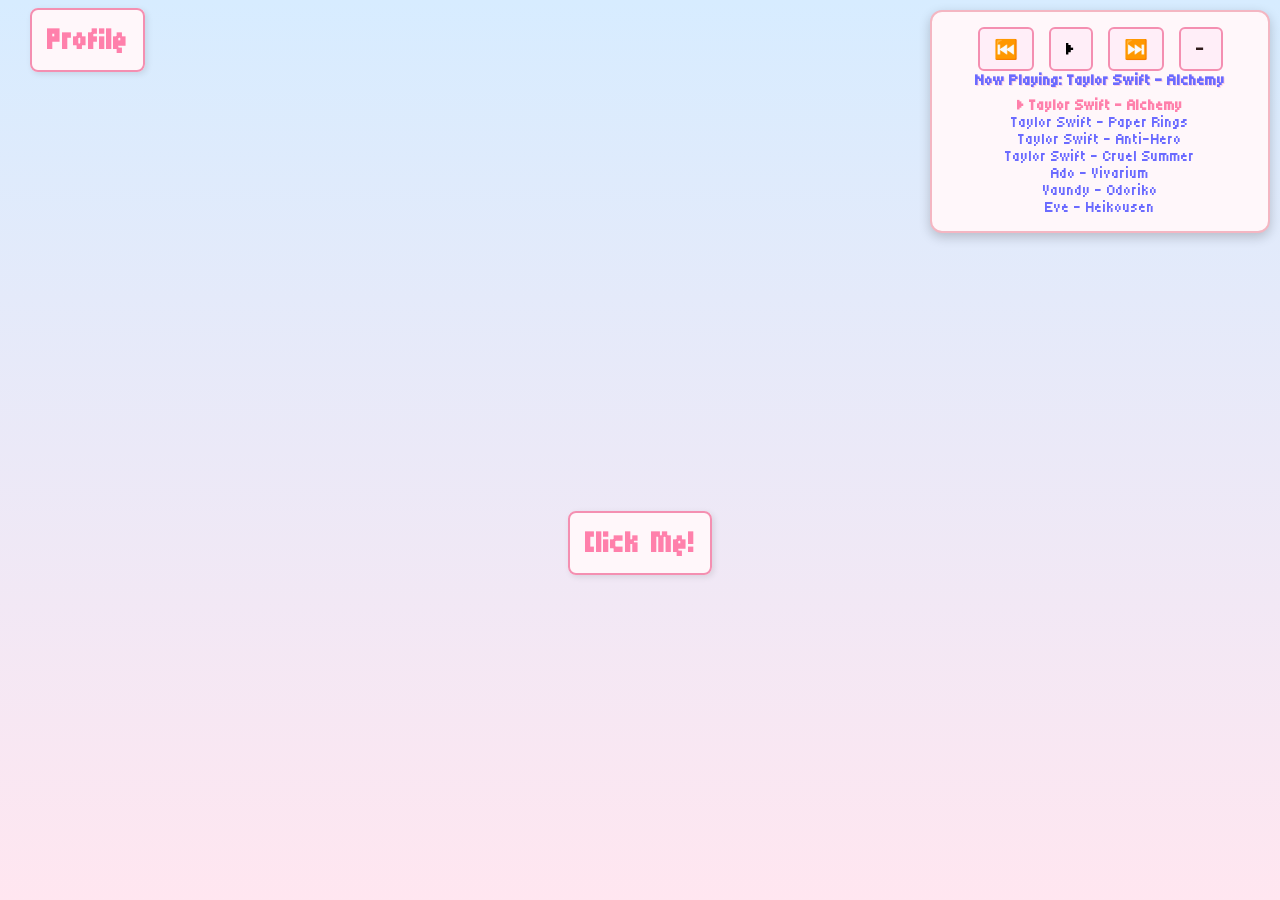
==== index.html @ cf8b7b7d "I am SOOOOOO done" ====
<!DOCTYPE html>
<html lang="en">
  <head>
    <meta charset="UTF-8" />
    <meta name="viewport" content="width=device-width, initial-scale=1.0" />
    <title>Welcome Page</title>
    <meta name="description" content="Welcome Traveller, ease your mind and check in to the Inn." />
    <link rel="stylesheet" href="css/styling.css" />
    <link rel="stylesheet" href="css/music_player.css" />
    <link rel="preconnect" href="https://fonts.googleapis.com" />
    <link rel="preconnect" href="https://fonts.gstatic.com" crossorigin />
    <link
      href="https://fonts.googleapis.com/css2?family=Micro+5&family=Tiny5&display=swap"
      rel="stylesheet"
    />
  </head>
  <body>
    <!-- Music Player Widget -->
    

    <!-- Navigation Links -->
    <div class="nav-links" style="margin-bottom: 50px; position: absolute; left: 30px; top: 20px; z-index: 2000;">
      <a href="profile.html" class="nav-link">Profile</a>
    </div>
    <div id="music-player-container">
      <div id="music-player">
        
        <audio id="audio"></audio>
        <!-- Controls -->
        <div id="player-controls">
          <button id="prev">⏮️</button>
          <button id="play-pause">▶️</button>
          <button id="next">⏭️</button>
          <button id="minimize-btn" title="Minimize Player">–</button>
        </div>
        <span id="track-title">Loading...</span>
        <div id="music-queue" style="display:none;"></div>
      </div>
    </div>

    <div class="links" style="margin-top: 125px;">
      <a href="#" class="nav-link" id="toggle-poems">Click Me!</a>
    </div>
    <div class="container" id="poem-list" style="display: none;"></div>

    <script src="scripts/scripts.js" defer></script>
    <script src="scripts/music_player.js" defer></script>
  </body>
</html>
---- css/styling.css ----
@import url('https://fonts.googleapis.com/css2?family=Micro+5&family=Tiny5&display=swap');

* {
  margin: 0;
  padding: 0;
  box-sizing: border-box;
}

body {
  background: linear-gradient(180deg, #d7ecff 0%, #ffe6f0 100%);
  background-size: cover;
  background-repeat: no-repeat;
  font-family: 'Tiny5', sans-serif;
  min-height: 100vh;        /* Changed from 110vh — no more overflow on mobile */
  display: flex;
  flex-direction: column;
  justify-content: center;
  align-items: center;
  color: #5a4b42;
  animation: fadeIn 1s ease-in-out;
  text-align: center;
  padding-top: 80px;        /* Space so content doesn't hide under the fixed nav/player */
  padding-bottom: 20px;
}

/* Title with soft pastel border like a notebook tab */
.font {
  font-family: "Tiny5", sans-serif;
  font-size: 4em;
  color: #6b6bff;
  text-shadow: 0 0 8px #ffd5e5;
  margin-bottom: 20px;
  padding: 15px 25px;
  border: 2px solid #f4b6c2;
  background-color: rgba(255, 255, 255, 0.8);
  border-radius: 12px;
  max-width: 90%;
  box-shadow: 0 4px 8px rgba(0, 0, 0, 0.1);
}

/* Navigation links look like sticky tabs */
.navigation {
  display: flex;
  flex-direction: column;
  align-items: center;
  gap: 25px;
  animation: fadeIn 1s ease-in-out;
}

.nav-link {
  font-family: "Micro 5", sans-serif;
  font-size: 2.5em;
  text-decoration: none;
  color: #ff80ab;
  font-weight: bold;
  padding: 10px 15px;
  background: #fff7fa;
  border-radius: 8px;
  border: 2px solid #f48fb1;
  box-shadow: 2px 2px 6px rgba(0, 0, 0, 0.1);
  transition: transform 0.3s ease, background 0.3s ease;
}

.nav-link:hover {
  background: #ffeef8;
  color: #6b6bff;
  transform: scale(1.05);
}

/* Notebook-style containers with subtle lined paper effect */
.container, #poem-list {
  position: relative;
  background-color: #fffdfd;
  border: 2px solid #a0d2eb;
  border-radius: 12px;
  padding: 30px 20px;
  max-width: 420px;
  min-width: 300px;
  margin-top: 30px;
  box-shadow: 0 6px 10px rgba(0, 0, 0, 0.1);
  background-image: repeating-linear-gradient(
    to bottom,
    #fffdfd,
    #fffdfd 28px,
    #d4e5f5 30px
  );
  animation: fadeIn 1s ease-in-out;
  display: none; /* Start hidden for toggling */
  transition: all 0.5s cubic-bezier(0.4, 0.2, 0.2, 1);
}

/* Tape effect (soft, washi tape style) on left and right sides */
#poem-list::before, #poem-list::after {
  content: "";
  position: absolute;
  top: 50%;
  transform: translateY(-50%);
  width: 28px;
  height: 120px;
  background: rgba(255, 229, 229, 0.8);
  border: 1.5px dashed rgba(255, 182, 193, 0.6);
  box-shadow: 0 3px 6px rgba(0, 0, 0, 0.08);
  border-radius: 6px;
  z-index: 1;
}
#poem-list::before {
  left: -22px;
  transform: translateY(-50%) rotate(-6deg);
}
#poem-list::after {
  right: -22px;
  transform: translateY(-50%) rotate(6deg);
}

/* Links inside poem list like lined note entries */
#poem-list a {
  display: block;
  margin: 10px 0;
  padding: 8px 12px;
  color: #6b6bff;
  font-size: 1.2em;
  background-color: #fffdfd00;
  border-radius: 6px;
  text-decoration: none;
  transition: background-color 0.3s ease, transform 0.2s ease;
}

#poem-list a:hover {
  background-color: rgba(200, 230, 255, 0.9);
  transform: translateX(6px);
  color: #ff80ab;
}

/* Footer in soft tones */
footer {
  position: absolute;
  bottom: 0;
  width: 100%;
  background-color: #ffeef8;
  color: #f48fb1;
  font-family: "Tiny5", sans-serif;
  text-align: right;
  padding: 10px;
  font-size: 1.1em;
  box-shadow: 0 -2px 4px rgba(0,0,0,0.05);
}

/* Animations */
@keyframes fadeIn {
  from { opacity: 0; }
  to { opacity: 1; }
}

@media (max-width: 768px) {
  body {
    font-size: 1.1em;
    padding-top: 100px;
    padding-left: 18px;
    padding-right: 18px;
  }

  .font {
    font-size: 3em;
    padding: 14px 18px;
    max-width: 90vw;
  }

  .nav-link {
    font-size: 2em;
    padding: 12px 16px;
  }

  .container, #poem-list {
    min-width: unset;
    width: 92vw;
    max-width: 500px;
    padding: 24px 18px;
    margin-top: 20px;
  }
}

/* Extra small phones */
@media (max-width: 480px) {
  body {
    font-size: 1.05em;
    padding-top: 100px;
    padding-left: 14px;
    padding-right: 14px;
  }

  .nav-links {
    top: 14px !important;
    left: 14px !important;
  }

  .nav-link {
    font-size: 1.8em;
    padding: 10px 14px;
  }

  .font {
    font-size: 2.5em;
    padding: 12px 14px;
  }

  .container, #poem-list {
    width: 95vw;
    padding: 18px 14px;
  }

  /* Poem list links more tappable on tiny screens */
  #poem-list a {
    font-size: 1.2em;
    padding: 12px 14px;
    margin: 8px 0;
  }
}
---- css/music_player.css ----
#music-player-container {
  display: flex;
  position: absolute;
  top: 10px;
  right: 10px;
  justify-content: flex-end;
  align-items: center;
  margin-left: auto;
  margin-right: auto;
  width: 100vw;
  z-index: 1000;
}

#music-player {
  background: #fff7fa;
  border: 2px solid #f4b6c2;
  border-radius: 12px;
  padding: 15px 20px;
  max-width: 340px;
  width: 100%;
  text-align: center;
  font-family: 'Tiny5', sans-serif;
  box-shadow: 0 4px 12px rgba(0,0,0,0.2);
  position: relative;
  transition: all 0.25s cubic-bezier(0.4, 0.2, 0.2, 1);
  min-width: 0;
}


/* Minimize Button */
#minimize-btn {
  background: #ff3b3b;
  border: 2px solid #f48fb1;
  color: rgb(47, 27, 27);
  font-size: 1.1rem;
  border-radius: 6px;
  cursor: pointer;
  padding: 12px 16px;
  transition: background 0.2s;
  touch-action: manipulation;
  margin: 0 6px;
  min-width: 44px;
}

#minimize-btn:hover {
  background: #cc2e2e;
}

#minimize-btn i {
  font-size: 1.1rem;
  line-height: 1;
}

#music-logo {
  display: flex;
  justify-content: center;
  margin: 10px 0;
}

#music-logo img {
  width: 50px;
  height: 50px;
  max-width: 100%;
  height: auto;
}

/* Audio Player Styling */
#audio {
  width: 100%;
  margin-bottom: 10px;
}

/* Controls Container */
#player-controls {
  display: flex;
  flex-direction: row;
  justify-content: center;
  align-items: center;
  flex-wrap: wrap;
  gap: 5px;
}

/* Controls */
#player-controls button {
  margin: 0 5px;
  padding: 8px 14px;
  font-family: 'Tiny5', sans-serif;
  font-size: 1.2rem;
  background: #ffeef8;
  border: 2px solid #f48fb1;
  border-radius: 6px;
  cursor: pointer;
  transition: background 0.2s;
  touch-action: manipulation;
  display: flex;
  align-items: center;
  justify-content: center;
  min-width: 44px;
  height: 44px;
}

#player-controls button .material-icons {
  font-size: 1.5rem;
  color: #6b6bff;
}

#player-controls button:hover {
  background: #f4b6c2;
}

#player-controls button:hover .material-icons {
  color: white;
}

/* Track title */
#track-title {
  margin-top: 8px;
  color: #6b6bff;
  font-weight: bold;
  text-shadow: 1px 1px #ffd5e5;
}

/* Collapsed player */
#music-player.collapsed {
  max-height: 80px;
  overflow: hidden;
  padding: 10px;
  min-width: 0;
}

/* Responsive styles for mobile */
@media (max-width: 600px) {
  #music-player-container {
    position: absolute;
    top: 10px;
    right: 8px;
    left: auto;
    width: auto;
    max-width: 90vw;
    min-width: 0;
    z-index: 1000;
  }
  #music-player {
    max-width: 95vw;
    width: 100%;
    padding: 16px 14px;
    font-size: 1rem;
    min-width: 0;
  }
  #music-logo img {
    width: 60px;
    height: 60px;
  }
  #player-controls button {
    font-size: 1.1rem;
    padding: 12px 16px;
    margin: 0 6px;
    min-width: 44px;
    height: 44px;
    display: flex;
    align-items: center;
    justify-content: center;
  }
  
  #player-controls button .material-icons {
    font-size: 1.5rem;
    color: #6b6bff;
  }
  #track-title {
    font-size: 1rem;
    margin-top: 10px;
    word-break: break-word;
  }
  #audio {
    width: 100%;
    min-width: 0;
    height: 40px;
  }
}

/* Very small phones — bigger but still functional */
@media (max-width: 480px) {
  #music-player-container {
    width: auto;
    max-width: 88vw;
    top: 8px;
    right: 6px;
  }
  #music-player {
    padding: 14px 12px;
    font-size: 0.95rem;
  }
  #music-logo img {
    width: 50px;
    height: 50px;
  }
  #player-controls button {
    font-size: 1rem;
    padding: 10px 14px;
    margin: 0 4px;
    min-width: 44px;
    height: 44px;
    display: flex;
    align-items: center;
    justify-content: center;
  }
  
  #player-controls button .material-icons {
    font-size: 1.3rem;
    color: #6b6bff;
  }
  #track-title {
    font-size: 0.95rem;
  }
}
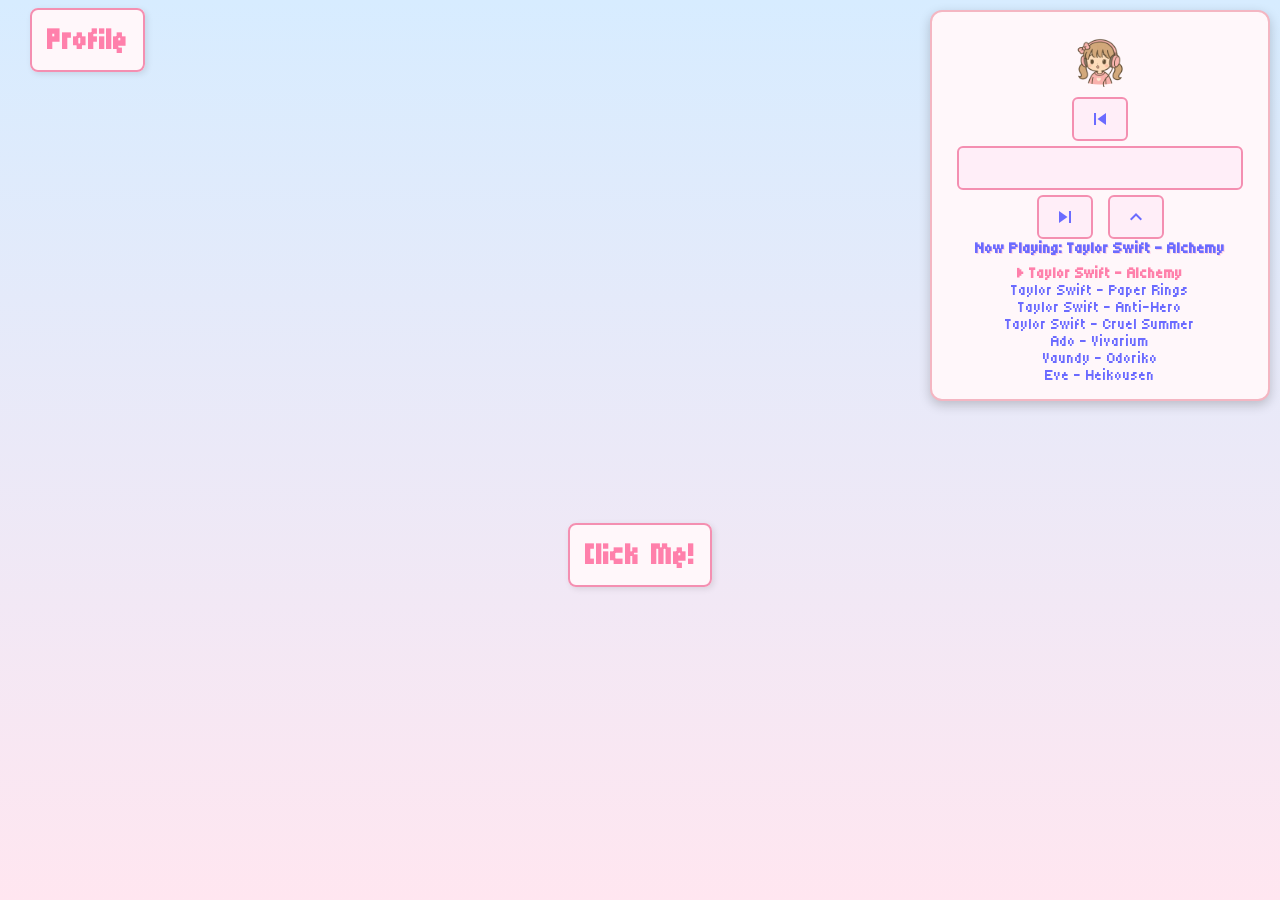
==== commit b70b2f3b: "used modals" ====
--- a/index.html
+++ b/index.html
@@ -5,45 +5,272 @@
     <meta name="viewport" content="width=device-width, initial-scale=1.0" />
     <title>Welcome Page</title>
     <meta name="description" content="Welcome Traveller, ease your mind and check in to the Inn." />
+    
     <link rel="stylesheet" href="css/styling.css" />
     <link rel="stylesheet" href="css/music_player.css" />
+    
     <link rel="preconnect" href="https://fonts.googleapis.com" />
     <link rel="preconnect" href="https://fonts.gstatic.com" crossorigin />
-    <link
-      href="https://fonts.googleapis.com/css2?family=Micro+5&family=Tiny5&display=swap"
-      rel="stylesheet"
-    />
+    <link href="https://fonts.googleapis.com/css2?family=Micro+5&family=Tiny5&display=swap" rel="stylesheet" />
+    <link href="https://fonts.googleapis.com/css2?family=Edu+NSW+ACT+Cursive:wght@400..700&family=Indie+Flower&display=swap" rel="stylesheet">
+    <link rel="stylesheet" href="https://fonts.googleapis.com/icon?family=Material+Icons">
+
+    <style>
+      /* --- MODAL SHARED STYLING --- */
+      dialog.custom-modal {
+        border: 2px solid #a0d2eb;
+        background-color: #fffdfd;
+        background-image: repeating-linear-gradient(
+          to bottom,
+          #fffdfd,
+          #fffdfd 28px,
+          #d4e5f5 30px
+        );
+        color: #5a4b42;
+        padding: 30px 20px;
+        border-radius: 12px;
+        max-width: 500px;
+        width: 90%;
+        box-shadow: 0 6px 15px rgba(0, 0, 0, 0.2);
+        margin: auto;
+      }
+
+      dialog.custom-modal::backdrop {
+        background: rgba(0, 0, 0, 0.7);
+        backdrop-filter: blur(4px);
+      }
+
+      .close-btn {
+        position: absolute;
+        top: 10px;
+        right: 15px;
+        background: none;
+        border: none;
+        color: #ff80ab;
+        font-size: 2rem;
+        cursor: pointer;
+        font-family: 'Tiny5', sans-serif;
+        transition: transform 0.2s ease;
+      }
+
+      .close-btn:hover {
+        transform: scale(1.2);
+        color: #ff3b3b;
+      }
+
+      dialog:not([open]) {
+        display: none;
+      }
+
+      /* Poem Modal Specifics */
+      #poem-modal-content p {
+        font-family: 'Indie Flower', cursive;
+        font-size: 1.2em;
+        text-align: center;
+        margin: 0;
+        line-height: 1.6;
+      }
+      .stanza-break {
+        height: 1.5em;
+      }
+    </style>
   </head>
   <body>
-    <!-- Music Player Widget -->
-    
-
-    <!-- Navigation Links -->
-    <div class="nav-links" style="margin-bottom: 50px; position: absolute; left: 30px; top: 20px; z-index: 2000;">
-      <a href="profile.html" class="nav-link">Profile</a>
+    <div class="nav-links" style="position: absolute; left: 30px; top: 20px; z-index: 2000;">
+      <a href="#" id="open-profile" class="nav-link">Profile</a>
     </div>
+
     <div id="music-player-container">
       <div id="music-player">
-        
-        <audio id="audio"></audio>
-        <!-- Controls -->
+        <div id="music-logo">
+          <img src="images/music_logo.png" alt="Music Logo" draggable="false" />
+        </div>
+        <audio id="audio" preload="none" tabindex="0" aria-label="Audio Player"></audio>
         <div id="player-controls">
-          <button id="prev">⏮️</button>
-          <button id="play-pause">▶️</button>
-          <button id="next">⏭️</button>
-          <button id="minimize-btn" title="Minimize Player">–</button>
+          <button id="prev" aria-label="Previous Track"><span class="material-icons">skip_previous</span></button>
+          <button id="play-pause" aria-label="Play/Pause"><span class="material-icons">play_circle</span></button>
+          <button id="next" aria-label="Next Track"><span class="material-icons">skip_next</span></button>
+          <button id="minimize-btn" aria-label="Minimize Player" title="Minimize Player"><span class="material-icons">expand_less</span></button>
         </div>
-        <span id="track-title">Loading...</span>
+        <span id="track-title">Now Playing: </span>
         <div id="music-queue" style="display:none;"></div>
       </div>
     </div>
 
-    <div class="links" style="margin-top: 125px;">
+    <dialog id="profile-modal" class="custom-modal">
+      <button class="close-btn" id="close-profile">×</button>
+      
+      <h1 class="floating-letters" style="text-align: center; font-family: 'Edu NSW ACT Cursive', cursive; color: #6b6bff;">Inn Keeper's Profile</h1>
+      <div style="display: flex; justify-content: center; margin-bottom: 20px;">
+        <img class="pfp" src="images/pfp_emman.jpg" alt="Profile Picture" draggable="false" style="width: 120px; border-radius: 12px; border: 2px solid #a0d2eb;"/>
+      </div>
+
+      <div style="text-align: left; font-family: 'Tiny5', sans-serif;">
+        <p>Name: <em>Pogi UwU</em></p>
+        <p>Age: <em id="age"></em></p> 
+        <p>Course:<em> BS Computer Science</em></p>
+        <p>Race: <em>Human</em></p>
+        <p>Gender:<em> M</em></p>
+      </div>
+
+      <h2 style="border-bottom: 1px dashed #a0d2eb; padding-bottom: 5px; font-family: 'Edu NSW ACT Cursive', cursive; color: #6b6bff;">Bio</h2>
+      <p style="color: #5a4b42">
+        <em>
+          Born on December 24, 2003, he had always been easy-going. He didn't
+          strive for anything. But now that he's actively pursuing something,
+          only God can tell what lies ahead of him.
+        </em>
+      </p>
+
+      <h2 style="font-family: 'Edu NSW ACT Cursive', cursive; color: #6b6bff;">Other Information</h2>
+      <p>Likes: <em>Chocolate, RPG Games</em></p>
+      <p>Hobbies: <em> Chess, 2D Art Illustration</em></p>
+
+      <h2 style="font-family: 'Edu NSW ACT Cursive', cursive; color: #6b6bff;">Socials</h2>
+      <div style="display: flex; justify-content: space-evenly; margin-top: 10px;">
+        <a class="soc-links" href="https://github.com/KowaiiRuju/"><img src="images/icons8-github-32.png" alt="github" /></a>
+        <a class="soc-links" href="https://www.instagram.com/ruju.pi"><img src="images/icons8-instagram-old-32.png" alt="Instagram" /></a>
+      </div>
+
+      <p style="text-align: center; margin-top: 20px; font-size: 0.8rem; font-family: 'Tiny5', sans-serif; opacity: 0.7;">"Everything Goes On"</p>
+    </dialog>
+
+
+    <div class="links" style="margin-top: 150px; text-align: center;">
       <a href="#" class="nav-link" id="toggle-poems">Click Me!</a>
     </div>
-    <div class="container" id="poem-list" style="display: none;"></div>
-
-    <script src="scripts/scripts.js" defer></script>
+    
+    <div class="container" id="poem-list" style="display: none; margin: 20px auto;"></div>
+
+
+    <dialog id="poem-modal" class="custom-modal">
+      <button class="close-btn" id="close-poem">×</button>
+      <h2 id="poem-modal-title" style="font-family: 'Edu NSW ACT Cursive', cursive; font-size: 2.5em; text-align: center; color: #6b6bff; margin-bottom: 20px;"></h2>
+      <div id="poem-modal-content">
+        </div>
+    </dialog>
+
     <script src="scripts/music_player.js" defer></script>
+    <script>
+      // ---------------------------------------------------
+      // 1. AGE CALCULATOR
+      // ---------------------------------------------------
+      const birthDate = new Date(2003, 11, 24); // December is 11
+      function calculateAge(date) {
+        const today = new Date();
+        let age = today.getFullYear() - date.getFullYear();
+        const monthDiff = today.getMonth() - date.getMonth();
+        const dayDiff = today.getDate() - date.getDate();
+        if (monthDiff < 0 || (monthDiff === 0 && dayDiff < 0)) {
+          age--;
+        }
+        return age;
+      }
+
+      // ---------------------------------------------------
+      // 2. MODAL LOGIC (PROFILE & POEMS)
+      // ---------------------------------------------------
+      const profileModal = document.querySelector("#profile-modal");
+      const poemModal = document.querySelector("#poem-modal");
+
+      // Setup close clicking outside bounds for any modal
+      function setupBackdropClick(modal) {
+        modal.addEventListener("click", (e) => {
+          const dim = modal.getBoundingClientRect();
+          if (e.clientX < dim.left || e.clientX > dim.right || e.clientY < dim.top || e.clientY > dim.bottom) {
+            modal.close();
+          }
+        });
+      }
+
+      // ---------------------------------------------------
+      // 3. POEM FETCHING & RENDERING LOGIC
+      // ---------------------------------------------------
+      async function loadPoemsList() {
+        const container = document.getElementById('poem-list');
+        try {
+          const response = await fetch('res/poems.json');
+          const poems = await response.json();
+
+          container.innerHTML = ''; // Clear
+          poems.forEach(poem => {
+            const link = document.createElement('a');
+            link.className = 'poem-link';
+            link.href = "#"; // Prevent navigation
+            link.textContent = `${poem.id}. ${poem.title}`;
+            link.style.display = 'block';
+            link.style.margin = '10px 0';
+            link.style.fontFamily = "'Tiny5', sans-serif";
+            link.style.fontSize = "1.3em";
+
+            // When clicked, open the modal instead of new page
+            link.addEventListener('click', (e) => {
+              e.preventDefault();
+              openPoemModal(poem);
+            });
+
+            container.appendChild(link);
+          });
+        } catch (error) {
+          container.textContent = 'Could not load poems. Make sure res/poems.json exists and you are running a local server.';
+          console.error('Error loading poems:', error);
+        }
+      }
+
+      function openPoemModal(poem) {
+        const titleEl = document.getElementById('poem-modal-title');
+        const contentEl = document.getElementById('poem-modal-content');
+
+        titleEl.textContent = poem.title;
+        contentEl.innerHTML = ''; // Clear old poem
+
+        // Format the lines beautifully
+        const lines = poem.text.split('\n');
+        lines.forEach(line => {
+          if (line.trim() === '') {
+            const spacer = document.createElement('div');
+            spacer.className = 'stanza-break';
+            contentEl.appendChild(spacer);
+          } else {
+            const p = document.createElement('p');
+            p.textContent = line;
+            contentEl.appendChild(p);
+          }
+        });
+
+        poemModal.showModal();
+      }
+
+      // ---------------------------------------------------
+      // 4. INITIALIZE EVERYTHING ON LOAD
+      // ---------------------------------------------------
+      document.addEventListener("DOMContentLoaded", () => {
+        // Set Age
+        const ageElement = document.getElementById("age");
+        if (ageElement) ageElement.textContent = calculateAge(birthDate);
+
+        // Profile Modal Listeners
+        document.querySelector("#open-profile").addEventListener("click", (e) => {
+          e.preventDefault();
+          profileModal.showModal();
+        });
+        document.querySelector("#close-profile").addEventListener("click", () => profileModal.close());
+        setupBackdropClick(profileModal);
+
+        // Poem Modal Listeners
+        document.querySelector("#close-poem").addEventListener("click", () => poemModal.close());
+        setupBackdropClick(poemModal);
+
+        // Toggle Poem List Button
+        document.getElementById('toggle-poems').addEventListener('click', (e) => {
+          e.preventDefault();
+          const container = document.getElementById('poem-list');
+          container.style.display = (container.style.display === 'none' || container.style.display === '') ? 'block' : 'none';
+        });
+
+        // Load JSON
+        loadPoemsList();
+      });
+    </script>
   </body>
-</html>
+</html>
--- a/css/music_player.css
+++ b/css/music_player.css
@@ -121,13 +121,37 @@
 }
 
 /* Collapsed player */
+/* Update your collapsed player styling */
 #music-player.collapsed {
-  max-height: 80px;
+  max-height: 100px; /* Slight increase to ensure controls and title fit comfortably */
   overflow: hidden;
-  padding: 10px;
+  padding: 10px 15px;
   min-width: 0;
 }
 
+/* Hide the logo and native audio player when minimized */
+#music-player.collapsed #music-logo,
+#music-player.collapsed audio {
+  display: none;
+}
+
+/* Ensure the title stays on one line and adds '...' if it's too long */
+#music-player.collapsed #track-title {
+  display: block;
+  margin-top: 8px;
+  white-space: nowrap;
+  overflow: hidden;
+  text-overflow: ellipsis; 
+}
+
+/* Optional: Smoothly rotate your minimize icon so it acts as a maximize icon */
+#minimize-btn .material-icons {
+  transition: transform 0.3s ease;
+}
+
+#music-player.collapsed #minimize-btn .material-icons {
+  transform: rotate(180deg); /* Flips the icon upside down */
+}
 /* Responsive styles for mobile */
 @media (max-width: 600px) {
   #music-player-container {
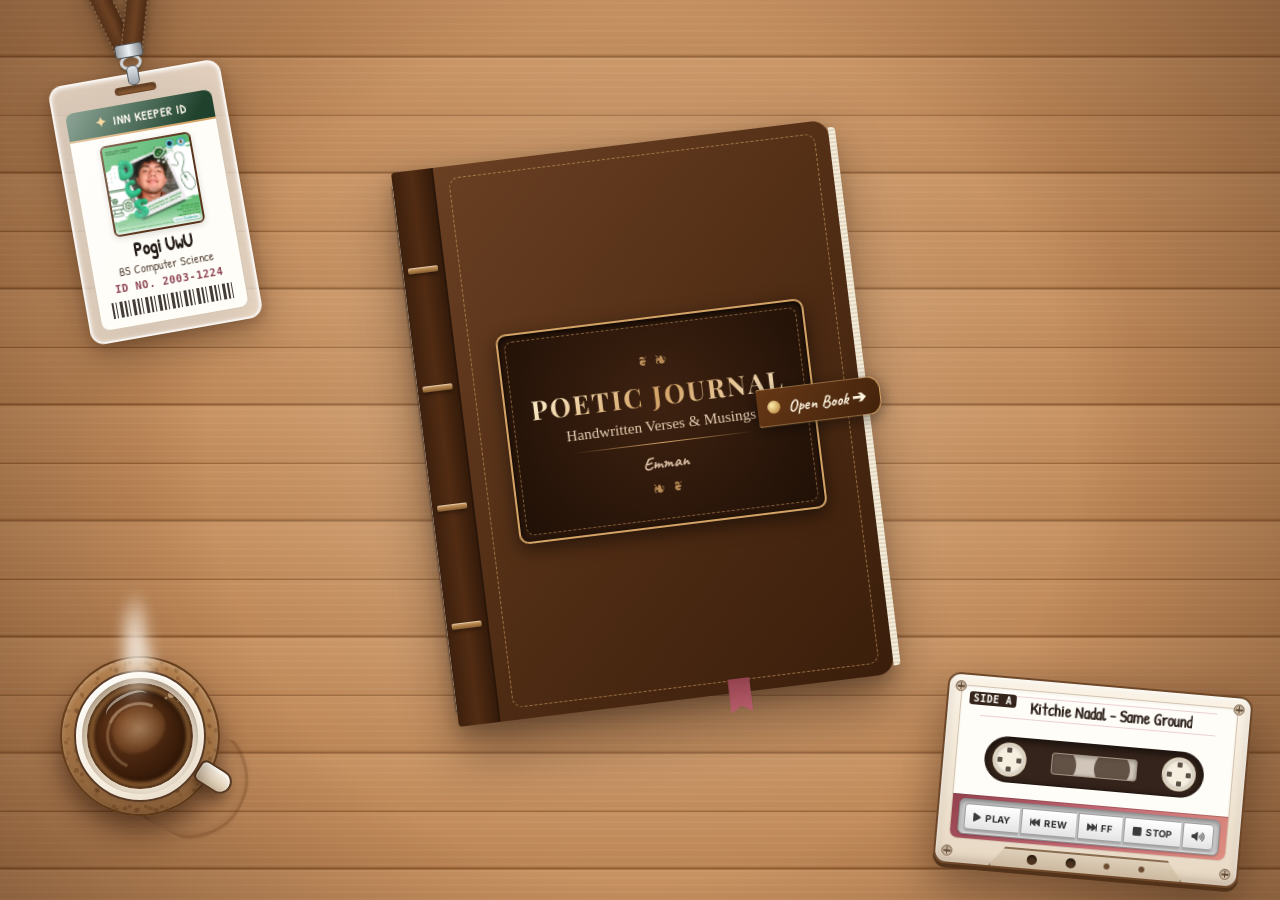
==== commit b210ddcf: "Some shit" ====
--- a/index.html
+++ b/index.html
@@ -3,159 +3,490 @@
   <head>
     <meta charset="UTF-8" />
     <meta name="viewport" content="width=device-width, initial-scale=1.0" />
-    <title>Welcome Page</title>
-    <meta name="description" content="Welcome Traveller, ease your mind and check in to the Inn." />
+    <title>Poetic Journal &amp; Showcase</title>
+    <meta name="description" content="Welcome Traveller, ease your mind and browse this handwritten poetic journal on a cozy study table." />
     
+    <!-- Design System & Stylesheets -->
     <link rel="stylesheet" href="css/styling.css" />
     <link rel="stylesheet" href="css/music_player.css" />
     
+    <!-- Google Fonts & FontAwesome for Hardware Deck Buttons -->
     <link rel="preconnect" href="https://fonts.googleapis.com" />
     <link rel="preconnect" href="https://fonts.gstatic.com" crossorigin />
-    <link href="https://fonts.googleapis.com/css2?family=Micro+5&family=Tiny5&display=swap" rel="stylesheet" />
-    <link href="https://fonts.googleapis.com/css2?family=Edu+NSW+ACT+Cursive:wght@400..700&family=Indie+Flower&display=swap" rel="stylesheet">
+    <link href="https://fonts.googleapis.com/css2?family=Caveat:wght@400..700&family=Edu+NSW+ACT+Cursive:wght@400..700&family=Indie+Flower&family=Inter:wght@600;700&family=Patrick+Hand&family=Playfair+Display:ital,wght@0,400..800;1,400..800&family=Nanum+Pen+Script&display=swap" rel="stylesheet">
+    <link rel="stylesheet" href="https://cdnjs.cloudflare.com/ajax/libs/font-awesome/6.4.0/css/all.min.css">
     <link rel="stylesheet" href="https://fonts.googleapis.com/icon?family=Material+Icons">
-
-    <style>
-      /* --- MODAL SHARED STYLING --- */
-      dialog.custom-modal {
-        border: 2px solid #a0d2eb;
-        background-color: #fffdfd;
-        background-image: repeating-linear-gradient(
-          to bottom,
-          #fffdfd,
-          #fffdfd 28px,
-          #d4e5f5 30px
-        );
-        color: #5a4b42;
-        padding: 30px 20px;
-        border-radius: 12px;
-        max-width: 500px;
-        width: 90%;
-        box-shadow: 0 6px 15px rgba(0, 0, 0, 0.2);
-        margin: auto;
-      }
-
-      dialog.custom-modal::backdrop {
-        background: rgba(0, 0, 0, 0.7);
-        backdrop-filter: blur(4px);
-      }
-
-      .close-btn {
-        position: absolute;
-        top: 10px;
-        right: 15px;
-        background: none;
-        border: none;
-        color: #ff80ab;
-        font-size: 2rem;
-        cursor: pointer;
-        font-family: 'Tiny5', sans-serif;
-        transition: transform 0.2s ease;
-      }
-
-      .close-btn:hover {
-        transform: scale(1.2);
-        color: #ff3b3b;
-      }
-
-      dialog:not([open]) {
-        display: none;
-      }
-
-      /* Poem Modal Specifics */
-      #poem-modal-content p {
-        font-family: 'Indie Flower', cursive;
-        font-size: 1.2em;
-        text-align: center;
-        margin: 0;
-        line-height: 1.6;
-      }
-      .stanza-break {
-        height: 1.5em;
-      }
-    </style>
   </head>
   <body>
-    <div class="nav-links" style="position: absolute; left: 30px; top: 20px; z-index: 2000;">
-      <a href="#" id="open-profile" class="nav-link">Profile</a>
-    </div>
-
-    <div id="music-player-container">
-      <div id="music-player">
-        <div id="music-logo">
-          <img src="images/music_logo.png" alt="Music Logo" draggable="false" />
+    <!-- =========================================================================
+         0. MOBILE PORTRAIT LANDSCAPE PROMPT OVERLAY
+         Covers the screen when on a mobile device in portrait mode
+         ========================================================================= -->
+    <div id="landscape-prompt-overlay" class="landscape-prompt-overlay" role="dialog" aria-live="polite" aria-label="Rotate device to landscape">
+      <div class="landscape-prompt-card">
+        <div class="rotate-phone-graphic" aria-hidden="true">
+          <div class="phone-outline">
+            <span class="phone-notch"></span>
+            <span class="phone-screen-icon">📖</span>
+          </div>
+          <span class="rotate-arrow-hint">↻</span>
         </div>
-        <audio id="audio" preload="none" tabindex="0" aria-label="Audio Player"></audio>
-        <div id="player-controls">
-          <button id="prev" aria-label="Previous Track"><span class="material-icons">skip_previous</span></button>
-          <button id="play-pause" aria-label="Play/Pause"><span class="material-icons">play_circle</span></button>
-          <button id="next" aria-label="Next Track"><span class="material-icons">skip_next</span></button>
-          <button id="minimize-btn" aria-label="Minimize Player" title="Minimize Player"><span class="material-icons">expand_less</span></button>
-        </div>
-        <span id="track-title">Now Playing: </span>
-        <div id="music-queue" style="display:none;"></div>
+        <h2 class="landscape-title">Rotate to Landscape Mode</h2>
+        <p class="landscape-sub">
+          This study table &amp; open poetic journal are crafted for a wide view. Please turn your phone sideways to explore the desk!
+        </p>
       </div>
     </div>
 
-    <dialog id="profile-modal" class="custom-modal">
-      <button class="close-btn" id="close-profile">×</button>
-      
-      <h1 class="floating-letters" style="text-align: center; font-family: 'Edu NSW ACT Cursive', cursive; color: #6b6bff;">Inn Keeper's Profile</h1>
-      <div style="display: flex; justify-content: center; margin-bottom: 20px;">
-        <img class="pfp" src="images/pfp_emman.jpg" alt="Profile Picture" draggable="false" style="width: 120px; border-radius: 12px; border: 2px solid #a0d2eb;"/>
+    <!-- =========================================================================
+         STUDY TABLE SCENE
+         Top-Left: Physical Student / Inn Keeper ID Card on Lanyard
+         Left (Moved Up): Top-Down Ceramic Coffee Mug on Cork Coaster with Volumetric Blob Smoke
+         Center: Angled Closed Book -> Straightened Open 3D Multi-Sheet Book
+         Bottom-Right: Standalone Physical Cassette Tape with Sunken Hardware Deck Buttons Inside
+         ========================================================================= -->
+    <main class="study-desk-scene">
+
+      <!-- 1. TOP-LEFT: PHYSICAL ID CARD ON LANYARD (CLICKS TO OPEN 3D FLIPPING ID MODAL) -->
+      <div id="desk-id-card" class="desk-id-prop" role="button" tabindex="0" aria-label="Inspect ID Card Profile" title="Click to inspect &amp; flip ID Card">
+        <!-- Woven Lanyard Strap & Metal Lobster Clasp -->
+        <div class="lanyard-strap-wrap" aria-hidden="true">
+          <div class="lanyard-strap-left"></div>
+          <div class="lanyard-strap-right"></div>
+          <div class="lanyard-collar"></div>
+          <div class="lanyard-ring"></div>
+          <div class="lanyard-hook"></div>
+        </div>
+
+        <!-- Laminated Acrylic ID Card -->
+        <div class="id-card-sleeve">
+          <div class="id-slot-punch"></div>
+          <div class="id-card-inner">
+            <div class="id-card-header-band">
+              <span class="id-header-crest">✦</span>
+              <span class="id-header-title">INN KEEPER ID</span>
+            </div>
+            <div class="id-card-photo-box">
+              <img src="images/pfp_emman.jpg" alt="Pogi UwU" draggable="false" />
+            </div>
+            <div class="id-card-meta">
+              <div class="id-card-name">Pogi UwU</div>
+              <div class="id-card-course">BS Computer Science</div>
+              <div class="id-card-number">ID NO. 2003-1224</div>
+            </div>
+            <div class="id-card-barcode" aria-hidden="true"></div>
+          </div>
+        </div>
       </div>
 
-      <div style="text-align: left; font-family: 'Tiny5', sans-serif;">
-        <p>Name: <em>Pogi UwU</em></p>
-        <p>Age: <em id="age"></em></p> 
-        <p>Course:<em> BS Computer Science</em></p>
-        <p>Race: <em>Human</em></p>
-        <p>Gender:<em> M</em></p>
+      <!-- 2. LEFT-BOTTOM (MOVED UP): TOP-DOWN COFFEE MUG ON CORK COASTER WITH VOLUMETRIC BLOB + PLUME SMOKE -->
+      <div id="desk-coffee" class="desk-coffee-prop" aria-label="Hot Coffee Mug on Coaster">
+        <!-- Subtle Coffee Stain Ring on Wood -->
+        <div class="coffee-wood-stain" aria-hidden="true"></div>
+
+        <!-- Round Cork Coaster -->
+        <div class="cork-coaster">
+          <!-- Ceramic Mug Handle (sticking out at 4 o'clock from top-down view) -->
+          <div class="mug-handle-topdown"></div>
+
+          <!-- Top-Down Ceramic Mug Rim with Inner Wall Depth -->
+          <div class="mug-rim-topdown">
+            <div class="mug-inner-lip">
+              <!-- Hot Dark Roast Coffee & Rich Crema Swirl -->
+              <div class="coffee-liquid-topdown">
+                <div class="coffee-crema-ring"></div>
+                <div class="coffee-foam-patch"></div>
+                <div class="coffee-swirl-art"></div>
+                <div class="coffee-gloss-arc"></div>
+                <div class="coffee-micro-bubbles"></div>
+              </div>
+            </div>
+          </div>
+        </div>
+
+        <!-- Volumetric Soft Smoke Plumes & Blobs (Real Volume, No Noodles) -->
+        <div class="coffee-smoke-container" aria-hidden="true">
+          <span class="smoke-blob blob-1"></span>
+          <span class="smoke-blob blob-2"></span>
+          <span class="smoke-blob blob-3"></span>
+          <span class="smoke-blob blob-4"></span>
+          <span class="smoke-blob blob-5"></span>
+          <span class="smoke-blob blob-6"></span>
+          <svg class="smoke-plume-svg" viewBox="0 0 180 180" fill="none" xmlns="http://www.w3.org/2000/svg">
+            <defs>
+              <radialGradient id="plumeGrad1" cx="50%" cy="50%" r="50%">
+                <stop offset="0%" stop-color="#fffdf9" stop-opacity="0.58" />
+                <stop offset="55%" stop-color="#fff8ee" stop-opacity="0.28" />
+                <stop offset="100%" stop-color="#fff8ee" stop-opacity="0" />
+              </radialGradient>
+              <filter id="smokeBlur" x="-30%" y="-30%" width="160%" height="160%">
+                <feGaussianBlur stdDeviation="5.5" />
+              </filter>
+            </defs>
+            <g filter="url(#smokeBlur)">
+              <!-- Volumetric Organic Cloud Plume 1 -->
+              <path class="svg-smoke-cloud cloud-a" fill="url(#plumeGrad1)"
+                d="M78 152 C58 142 52 118 68 100 C84 82 64 58 76 38 C86 22 108 26 106 46 C104 66 118 88 102 112 C90 128 92 146 78 152 Z" />
+              <!-- Volumetric Organic Cloud Plume 2 -->
+              <path class="svg-smoke-cloud cloud-b" fill="url(#plumeGrad1)"
+                d="M96 146 C116 132 120 106 102 88 C84 70 104 46 90 26 C78 10 58 18 64 38 C70 58 56 84 74 108 C86 124 82 140 96 146 Z" />
+            </g>
+          </svg>
+        </div>
       </div>
 
-      <h2 style="border-bottom: 1px dashed #a0d2eb; padding-bottom: 5px; font-family: 'Edu NSW ACT Cursive', cursive; color: #6b6bff;">Bio</h2>
-      <p style="color: #5a4b42">
-        <em>
-          Born on December 24, 2003, he had always been easy-going. He didn't
-          strive for anything. But now that he's actively pursuing something,
-          only God can tell what lies ahead of him.
-        </em>
-      </p>
-
-      <h2 style="font-family: 'Edu NSW ACT Cursive', cursive; color: #6b6bff;">Other Information</h2>
-      <p>Likes: <em>Chocolate, RPG Games</em></p>
-      <p>Hobbies: <em> Chess, 2D Art Illustration</em></p>
-
-      <h2 style="font-family: 'Edu NSW ACT Cursive', cursive; color: #6b6bff;">Socials</h2>
-      <div style="display: flex; justify-content: space-evenly; margin-top: 10px;">
-        <a class="soc-links" href="https://github.com/KowaiiRuju/"><img src="images/icons8-github-32.png" alt="github" /></a>
-        <a class="soc-links" href="https://www.instagram.com/ruju.pi"><img src="images/icons8-instagram-old-32.png" alt="Instagram" /></a>
+      <!-- 3. CENTER: 3D BOOK SHOWCASE (ANGLED WHEN CLOSED, STRAIGHTENED WHEN OPEN) -->
+      <div class="desk-center-stage">
+        <div id="book-stage" class="book-stage is-closed">
+          
+          <!-- Back Leather Binder Base & Stacked Paper Thickness -->
+          <div class="book-leather-base">
+            <!-- Left & Right Stacked Paper Edges (Visible when book is open) -->
+            <div class="paper-stack-left"></div>
+            <div class="paper-stack-right"></div>
+
+            <!-- Central Book Spine Crease & Red Silk Bookmark Ribbon -->
+            <div class="book-center-gutter" aria-hidden="true"></div>
+            <div class="book-silk-ribbon" aria-hidden="true"></div>
+
+            <!-- Snap Close Leather Clasp on Right Edge of Open Book -->
+            <button id="close-journal-clasp" class="journal-edge-clasp" aria-label="Snap Book Closed" title="Snap book closed">
+              <span class="clasp-leather-band">
+                <span class="clasp-brass-stud"></span>
+                <span class="clasp-band-label">Close Book</span>
+              </span>
+            </button>
+
+            <!-- 3D SHEET STACK CONTAINER (DYNAMICALLY POPULATED BY JS) -->
+            <div id="book-sheets-viewport" class="book-sheets-viewport">
+              
+              <!-- Static Base Left Page (Revealed when Sheet 0 Cover flips open: Acknowledgement) -->
+              <div class="book-base-left-page" id="base-page-acknowledgement">
+                <div class="page-paper-surface page-left-surface">
+                  <div class="acknowledgement-wrap">
+                    <h2 class="ack-heading">Acknowledgement</h2>
+                    <div class="ack-flourish">❦ ❧</div>
+                    <div class="ack-dedication">
+                      <p>To my Younger self,</p>
+                      <p>And, those whom I shared life with.</p>
+                    </div>
+                    <div class="ack-signature">— Emman</div>
+                  </div>
+                  <div class="book-page-number">i</div>
+
+                  <!-- Clickable corner to close the book from the very first spread -->
+                  <div id="corner-close-book" class="page-curl-corner curl-bottom-left" role="button" tabindex="0" title="Close Book" aria-label="Close Book">
+                    <div class="curl-fold"></div>
+                    <span class="curl-glyph">◂</span>
+                  </div>
+                </div>
+              </div>
+
+              <!-- Static Base Right Page (Underneath the final sheet) -->
+              <div class="book-base-right-page" id="base-page-end">
+                <div class="page-paper-surface page-right-surface">
+                  <div class="endpaper-fin">
+                    <div class="ack-flourish">❦</div>
+                    <p class="fin-text">Finis</p>
+                    <p class="fin-sub">Inn Keeper’s Collection</p>
+                  </div>
+                </div>
+              </div>
+
+              <!-- Dynamic 3D Double-Sided Turning Sheets (.book-sheet) are injected here -->
+              <div id="book-sheets-stack" class="book-sheets-stack"></div>
+
+              <!-- Front Hardcover Sheet (Flips -180deg when opening the book) -->
+              <div id="book-front-cover-sheet" class="book-cover-sheet" role="button" tabindex="0" aria-label="Click to Open Book" title="Click to open book">
+                <!-- Front Face of Closed Leather Cover -->
+                <div class="cover-face-front">
+                  <div class="closed-spine-edge">
+                    <span class="spine-rib"></span>
+                    <span class="spine-rib"></span>
+                    <span class="spine-rib"></span>
+                    <span class="spine-rib"></span>
+                  </div>
+                  <div class="closed-cover-face">
+                    <div class="cover-stitch-border"></div>
+                    <div class="cover-plaque">
+                      <div class="cover-plaque-inner">
+                        <div class="cover-ornament top-ornament">❦ ❧</div>
+                        <h1 class="cover-main-title">Poetic Journal</h1>
+                        <p class="cover-subtitle">Handwritten Verses &amp; Musings</p>
+                        <div class="cover-rule"></div>
+                        <p class="cover-author">Emman</p>
+                        <div class="cover-ornament bottom-ornament">❧ ❦</div>
+                      </div>
+                    </div>
+
+                    <div class="book-clasp" id="open-book-clasp">
+                      <div class="clasp-strap">
+                        <span class="clasp-buckle"></span>
+                        <span class="clasp-text">Open Book ➔</span>
+                      </div>
+                    </div>
+
+                    <div class="closed-ribbon-tail"></div>
+                  </div>
+                  <div class="closed-paper-edges"></div>
+                </div>
+
+                <!-- Inside Face of Front Cover (Backed behind Acknowledgement when open) -->
+                <div class="cover-face-inside"></div>
+              </div>
+
+            </div>
+          </div>
+        </div>
       </div>
 
-      <p style="text-align: center; margin-top: 20px; font-size: 0.8rem; font-family: 'Tiny5', sans-serif; opacity: 0.7;">"Everything Goes On"</p>
+      <!-- 4. BOTTOM-RIGHT: STANDALONE PHYSICAL CASSETTE TAPE WITH SUNKEN HARDWARE DECK BUTTONS MIGRATED INSIDE -->
+      <div id="music-player-container" aria-label="Cassette Tape Music Player">
+        <audio id="audio" preload="none" aria-label="Audio Player"></audio>
+
+        <div class="casette-body" id="cassetteBody">
+          <!-- Four Corner Screw Dots -->
+          <div class="dots dot-tl"></div>
+          <div class="dots dot-bl"></div>
+          <div class="dots dot-tr"></div>
+          <div class="dots dot-br"></div>
+
+          <div class="cassette-label" id="cassetteLabel">
+            <!-- Top Handwritten Song Title Strip on the Tape Label -->
+            <div class="label-descp">
+              <div class="cassette-side-badge">SIDE A</div>
+              <div class="cassette-rule-line"></div>
+              <div id="cassetteName" class="cassette-name-text">Kitchie Nadal - Same Ground</div>
+              <div id="track-title" class="sr-only">Kitchie Nadal - Same Ground</div>
+              <div class="cassette-rule-line"></div>
+            </div>
+            
+            <!-- Center Acrylic Spool Window -->
+            <div class="cassette-player-window">
+              <div class="tape-bay">
+                <!-- Left Spool with 4 teeth -->
+                <div class="circle" id="circle1">
+                  <div class="teeth"></div>
+                  <div class="teeth"></div>
+                  <div class="teeth"></div>
+                  <div class="teeth"></div>
+                </div>
+                <!-- Visor Window with magnetic tape rolls -->
+                <div class="visor">
+                  <div class="inner-circle" id="inner-circle"></div>
+                  <div class="inner-circle" id="inner-circle2"></div>
+                </div>
+                <!-- Right Spool with 4 teeth -->
+                <div class="circle" id="circle2">
+                  <div class="teeth"></div>
+                  <div class="teeth"></div>
+                  <div class="teeth"></div>
+                  <div class="teeth"></div>
+                </div>
+              </div>
+            </div>
+
+            <!-- Bottom Stripe with Actual Hardware Deck Buttons from KowaiiRuju/songs_player (creative-route) Migrated Inside -->
+            <div class="label-color" id="cassetteColor">
+              <div class="hardware-controls" id="player-controls">
+                <div class="deck-buttons-container">
+                  <button id="play-pause" class="deck-btn" aria-label="Play or Pause" title="Play / Pause">
+                    <i id="deck-play-icon" class="fa-solid fa-play"></i>
+                    <span id="deck-play-label">PLAY</span>
+                    <span class="material-icons sr-only">play_circle</span>
+                  </button>
+                  <button id="prev" class="deck-btn" aria-label="Rewind / Previous Song" title="Previous Song">
+                    <i class="fa-solid fa-backward-fast"></i>
+                    <span>REW</span>
+                  </button>
+                  <button id="next" class="deck-btn" aria-label="Fast Forward / Next Song" title="Next Song">
+                    <i class="fa-solid fa-forward-fast"></i>
+                    <span>FF</span>
+                  </button>
+                  <button id="stop-btn" class="deck-btn" aria-label="Stop Audio" title="Stop">
+                    <i class="fa-solid fa-square"></i>
+                    <span>STOP</span>
+                  </button>
+                  <button id="mute-btn" class="deck-btn" aria-label="Mute / Unmute" title="Mute / Unmute">
+                    <i id="deck-mute-icon" class="fa-solid fa-volume-high"></i>
+                    <span class="material-icons sr-only">volume_up</span>
+                  </button>
+                </div>
+              </div>
+            </div>
+          </div>
+
+          <!-- Bottom Trapezoid Magnetic Head Shield -->
+          <div class="cassette-head-trapezoid" aria-hidden="true">
+            <span class="head-hole"></span>
+            <span class="head-hole"></span>
+            <span class="head-pin"></span>
+            <span class="head-pin"></span>
+          </div>
+        </div>
+      </div>
+
+    </main>
+
+    <!-- =========================================================================
+         5. INTERACTIVE 3D FLIPPING ID CARD MODAL (FRONT & BACK OF PHYSICAL ID)
+         ========================================================================= -->
+    <dialog id="profile-modal" class="id-badge-modal">
+      <button type="button" class="id-close-pill" id="close-profile" aria-label="Close ID Card">✕</button>
+      <div class="id-modal-stage">
+
+        <!-- 3D Flipping Laminated ID Card -->
+        <div id="id-flip-card" class="id-flip-card" tabindex="0" role="region" aria-label="Interactive 3D Flipping ID Card">
+          
+          <!-- ================= FRONT FACE OF ID CARD (PORTRAIT) ================= -->
+          <div class="id-card-face id-face-front">
+            <!-- Top Lanyard Slot Punch & Clip Graphic -->
+            <div class="modal-slot-punch" aria-hidden="true"></div>
+
+            <!-- Official Green & Gold Header Band -->
+            <div class="modal-id-banner">
+              <span class="banner-crest">✦</span>
+              <div class="banner-titles">
+                <span class="banner-org">POETIC JOURNAL GUILD</span>
+                <span class="banner-role">OFFICIAL INN KEEPER IDENTIFICATION</span>
+              </div>
+              <span class="banner-crest">✦</span>
+            </div>
+
+            <!-- Portrait Photo & Holographic Seal -->
+            <div class="modal-id-photo-section">
+              <div class="modal-photo-frame">
+                <img src="images/pfp_emman.jpg" alt="Pogi UwU" draggable="false" />
+                <span class="hologram-seal" title="Guild Holographic Seal">❦</span>
+              </div>
+              <div class="modal-id-serial">ID NO. 2003-1224</div>
+            </div>
+
+            <!-- Name, Title, and Vital Fields -->
+            <div class="modal-id-front-fields">
+              <div class="id-name-block">
+                <span class="id-field-label">NAME / ALIAS</span>
+                <span class="id-field-val primary-val">Pogi UwU</span>
+                <span class="id-field-val course-val">BS Computer Science</span>
+              </div>
+
+              <div class="id-field-row-grid">
+                <div class="id-field-group">
+                  <span class="id-field-label">AGE</span>
+                  <span class="id-field-val" id="age">22</span>
+                </div>
+                <div class="id-field-group">
+                  <span class="id-field-label">GENDER</span>
+                  <span class="id-field-val">M</span>
+                </div>
+                <div class="id-field-group">
+                  <span class="id-field-label">RACE</span>
+                  <span class="id-field-val">Human</span>
+                </div>
+              </div>
+
+              <div class="id-field-group full-width">
+                <span class="id-field-label">DATE OF BIRTH</span>
+                <span class="id-field-val">December 24, 2003</span>
+              </div>
+            </div>
+
+            <!-- Bottom Signature & Barcode -->
+            <div class="modal-id-front-footer">
+              <div class="id-signature-box">
+                <span class="sig-script">Emman</span>
+                <span class="sig-line">HOLDER’S SIGNATURE</span>
+              </div>
+              <div class="id-barcode-large" aria-hidden="true"></div>
+            </div>
+          </div>
+
+          <!-- ================= BACK FACE OF ID CARD (PORTRAIT) ================= -->
+          <div class="id-card-face id-face-back">
+            <div class="modal-slot-punch" aria-hidden="true"></div>
+
+            <!-- Dark Magnetic Stripe across the top back -->
+            <div class="id-magnetic-stripe" aria-hidden="true"></div>
+
+            <div class="modal-id-back-body">
+              <!-- Bio Section -->
+              <div class="id-back-section">
+                <h2 class="id-back-heading">HOLDER BIO &amp; BACKGROUND</h2>
+                <p class="id-back-bio">
+                  Born on December 24, 2003, he had always been easy-going. He didn't strive for anything. But now that he's actively pursuing something, only God can tell what lies ahead of him.
+                </p>
+              </div>
+
+              <!-- Hobbies Section -->
+              <div class="id-back-section">
+                <h3 class="id-back-subheading">HOBBIES &amp; CRAFTS</h3>
+                <div class="id-tag-list">
+                  <span class="id-mini-tag green">🎮 Game Dev</span>
+                  <span class="id-mini-tag blue">💻 Making Software</span>
+                  <span class="id-mini-tag">♟️ Chess</span>
+                  <span class="id-mini-tag">🎨 2D Art Illustration</span>
+                </div>
+              </div>
+
+              <!-- Favorites & Socials Grid -->
+              <div class="id-back-section">
+                <h3 class="id-back-subheading">FAVORITES &amp; LIKES</h3>
+                <div class="id-tag-list">
+                  <span class="id-mini-tag rose">🍫 Chocolate</span>
+                  <span class="id-mini-tag gold">🗡️ RPG Games</span>
+                </div>
+
+                <div class="id-back-socials-wrap">
+                  <span class="id-social-label">DISPATCH LINKS:</span>
+                  <div class="id-back-socials">
+                    <a class="id-social-chip" href="https://github.com/KowaiiRuju/" target="_blank" rel="noopener noreferrer">
+                      <img src="images/icons8-github-32.png" alt="GitHub" />
+                      <span>GitHub</span>
+                    </a>
+                    <a class="id-social-chip" href="https://www.instagram.com/cabs.tar/" target="_blank" rel="noopener noreferrer">
+                      <img src="images/icons8-instagram-old-32.png" alt="Instagram" />
+                      <span>Instagram</span>
+                    </a>
+                  </div>
+                </div>
+              </div>
+
+              <div class="id-back-footer">
+                <span class="id-motto-quote">“Everything Goes On”</span>
+              </div>
+            </div>
+          </div>
+
+        </div>
+      </div>
     </dialog>
 
-
-    <div class="links" style="margin-top: 150px; text-align: center;">
-      <a href="#" class="nav-link" id="toggle-poems">Click Me!</a>
-    </div>
-    
-    <div class="container" id="poem-list" style="display: none; margin: 20px auto;"></div>
-
-
-    <dialog id="poem-modal" class="custom-modal">
-      <button class="close-btn" id="close-poem">×</button>
-      <h2 id="poem-modal-title" style="font-family: 'Edu NSW ACT Cursive', cursive; font-size: 2.5em; text-align: center; color: #6b6bff; margin-bottom: 20px;"></h2>
-      <div id="poem-modal-content">
-        </div>
-    </dialog>
-
+    <!-- Music Player Script -->
     <script src="scripts/music_player.js" defer></script>
+
+    <!-- 3D Multi-Sheet Book Engine, ID Flip Logic, & Mobile Orientation Check -->
     <script>
       // ---------------------------------------------------
-      // 1. AGE CALCULATOR
+      // 0. MOBILE PORTRAIT LANDSCAPE CHECK
       // ---------------------------------------------------
-      const birthDate = new Date(2003, 11, 24); // December is 11
+      const landscapeOverlay = document.getElementById("landscape-prompt-overlay");
+      function checkMobileOrientation() {
+        if (!landscapeOverlay) return;
+        const isMobileWidth = window.innerWidth <= 920 || ("ontouchstart" in window && window.innerWidth <= 1024);
+        const isPortrait = window.innerHeight > window.innerWidth;
+        if (isMobileWidth && isPortrait) {
+          landscapeOverlay.classList.add("is-active");
+        } else {
+          landscapeOverlay.classList.remove("is-active");
+        }
+      }
+      window.addEventListener("resize", checkMobileOrientation);
+      window.addEventListener("orientationchange", checkMobileOrientation);
+
+      // ---------------------------------------------------
+      // 1. AGE CALCULATOR (Dec 24, 2003)
+      // ---------------------------------------------------
+      const birthDate = new Date(2003, 11, 24);
       function calculateAge(date) {
         const today = new Date();
         let age = today.getFullYear() - date.getFullYear();
@@ -168,108 +499,487 @@
       }
 
       // ---------------------------------------------------
-      // 2. MODAL LOGIC (PROFILE & POEMS)
+      // 2. REAL 3D MULTI-SHEET BOOK ENGINE
       // ---------------------------------------------------
-      const profileModal = document.querySelector("#profile-modal");
-      const poemModal = document.querySelector("#poem-modal");
-
-      // Setup close clicking outside bounds for any modal
-      function setupBackdropClick(modal) {
-        modal.addEventListener("click", (e) => {
-          const dim = modal.getBoundingClientRect();
-          if (e.clientX < dim.left || e.clientX > dim.right || e.clientY < dim.top || e.clientY > dim.bottom) {
-            modal.close();
-          }
-        });
+      const bookStage = document.getElementById("book-stage");
+      const frontCoverSheet = document.getElementById("book-front-cover-sheet");
+      const openBookClasp = document.getElementById("open-book-clasp");
+      const closeJournalClasp = document.getElementById("close-journal-clasp");
+      const cornerCloseBook = document.getElementById("corner-close-book");
+      const sheetsStack = document.getElementById("book-sheets-stack");
+
+      let allPoems = [];
+      let sheetElements = [];
+      let isBookOpen = false;
+      let isAnimatingBook = false;
+      let currentSpreadIndex = 0;
+
+      function formatPoemStanzas(text) {
+        return text
+          .split("\n")
+          .map((line) => {
+            if (line.trim() === "") {
+              return `<div class="stanza-break"></div>`;
+            }
+            const escaped = line
+              .replace(/&/g, "&amp;")
+              .replace(/</g, "&lt;")
+              .replace(/>/g, "&gt;");
+            return `<p>${escaped}</p>`;
+          })
+          .join("");
+      }
+
+      function createPoemPageHTML(poem, pageNum, isRightPage) {
+        if (!poem) {
+          return `
+            <div class="page-paper-surface ${isRightPage ? "page-right-surface" : "page-left-surface"}">
+              <div class="book-page-number">${pageNum}</div>
+            </div>
+          `;
+        }
+
+        const curlCornerHTML = isRightPage
+          ? `<div class="page-curl-corner curl-bottom-right" data-action="next" role="button" tabindex="0" title="Turn to next page" aria-label="Next Page">
+               <div class="curl-fold"></div>
+               <span class="curl-glyph">▸</span>
+             </div>`
+          : `<div class="page-curl-corner curl-bottom-left" data-action="prev" role="button" tabindex="0" title="Turn to previous page" aria-label="Previous Page">
+               <div class="curl-fold"></div>
+               <span class="curl-glyph">◂</span>
+             </div>`;
+
+        return `
+          <div class="page-paper-surface ${isRightPage ? "page-right-surface" : "page-left-surface"}">
+            <div class="page-edge-hit ${isRightPage ? "hit-right" : "hit-left"}" data-action="${isRightPage ? "next" : "prev"}" title="${isRightPage ? "Click edge to turn forward" : "Click edge to turn back"}"></div>
+            <h2 class="reading-title">${poem.title}</h2>
+            <div class="reading-flourish">❦ ❧</div>
+            <article class="reading-body">${formatPoemStanzas(poem.text)}</article>
+            <div class="book-page-number">${pageNum}</div>
+            ${curlCornerHTML}
+          </div>
+        `;
+      }
+
+      function createTableOfContentsHTML(poems) {
+        const itemsHTML = poems
+          .map((poem, idx) => {
+            const pageNumber = idx + 1;
+            const targetSpread = Math.floor(idx / 2) + 1;
+            return `
+              <a href="#poem-${poem.id}" class="toc-row-item" data-spread="${targetSpread}" data-page="${pageNumber}">
+                <span class="toc-chapter-num">${pageNumber}.</span>
+                <span class="toc-chapter-title">${poem.title}</span>
+                <span class="toc-dots"></span>
+                <span class="toc-page-num">${pageNumber}</span>
+              </a>
+            `;
+          })
+          .join("");
+
+        return `
+          <div class="page-paper-surface page-right-surface toc-surface">
+            <div class="page-edge-hit hit-right" data-action="next" title="Click edge to turn to Page 1"></div>
+            <div class="toc-header-box">
+              <h2 class="toc-heading">Table of Contents</h2>
+              <div class="toc-sub-rule"></div>
+            </div>
+            <nav class="toc-list" aria-label="Table of Contents">
+              ${itemsHTML}
+            </nav>
+            <div class="book-page-number">ii</div>
+            <div class="page-curl-corner curl-bottom-right" data-action="next" role="button" tabindex="0" title="Turn to Page 1" aria-label="Next Page">
+              <div class="curl-fold"></div>
+              <span class="curl-glyph">▸</span>
+            </div>
+          </div>
+        `;
+      }
+
+      function buildBookSheets(poems) {
+        if (!sheetsStack) return;
+        sheetsStack.innerHTML = "";
+        sheetElements = [];
+
+        const totalSheets = Math.ceil(poems.length / 2) + 1;
+
+        for (let s = 0; s < totalSheets; s++) {
+          const sheetEl = document.createElement("div");
+          sheetEl.className = "book-sheet";
+          sheetEl.dataset.sheetIndex = s;
+
+          let frontHTML = "";
+          let backHTML = "";
+
+          if (s === 0) {
+            frontHTML = createTableOfContentsHTML(poems);
+            backHTML = createPoemPageHTML(poems[0], 1, false);
+          } else {
+            const frontPoemIdx = s * 2 - 1;
+            const backPoemIdx = s * 2;
+            frontHTML = createPoemPageHTML(poems[frontPoemIdx], frontPoemIdx + 1, true);
+            if (backPoemIdx < poems.length) {
+              backHTML = createPoemPageHTML(poems[backPoemIdx], backPoemIdx + 1, false);
+            } else {
+              backHTML = `
+                <div class="page-paper-surface page-left-surface">
+                  <div class="page-edge-hit hit-left" data-action="prev" title="Turn back"></div>
+                  <div class="endpaper-fin">
+                    <div class="ack-flourish">❦ ❧</div>
+                    <p class="fin-text">Notes &amp; Reflections</p>
+                  </div>
+                  <div class="book-page-number">${backPoemIdx + 1}</div>
+                  <div class="page-curl-corner curl-bottom-left" data-action="prev" role="button" tabindex="0" title="Previous Page">
+                    <div class="curl-fold"></div>
+                    <span class="curl-glyph">◂</span>
+                  </div>
+                </div>
+              `;
+            }
+          }
+
+          sheetEl.innerHTML = `
+            <div class="sheet-face sheet-front">${frontHTML}</div>
+            <div class="sheet-face sheet-back">${backHTML}</div>
+          `;
+
+          sheetsStack.appendChild(sheetEl);
+          sheetElements.push(sheetEl);
+        }
+
+        sheetsStack.addEventListener("click", (e) => {
+          const tocItem = e.target.closest(".toc-row-item");
+          if (tocItem) {
+            e.preventDefault();
+            const targetSpread = parseInt(tocItem.dataset.spread, 10);
+            if (!isNaN(targetSpread)) {
+              riffleToSpread(targetSpread);
+            }
+            return;
+          }
+
+          const actionEl = e.target.closest("[data-action]");
+          if (actionEl) {
+            e.preventDefault();
+            const action = actionEl.dataset.action;
+            if (action === "next") turnNextSpread();
+            else if (action === "prev") turnPrevSpread();
+            else if (action === "toc") riffleToSpread(0);
+          }
+        });
+
+        updateSheetZIndices();
+      }
+
+      function updateSheetZIndices() {
+        const total = sheetElements.length;
+        sheetElements.forEach((sheet, idx) => {
+          const isFlipped = idx < currentSpreadIndex;
+          if (isFlipped) {
+            sheet.classList.add("is-flipped");
+            sheet.style.zIndex = 10 + idx;
+          } else {
+            sheet.classList.remove("is-flipped");
+            sheet.style.zIndex = 10 + (total - idx);
+          }
+        });
+      }
+
+      function turnNextSpread() {
+        if (!isBookOpen || isAnimatingBook) return;
+        const maxSpread = Math.ceil(allPoems.length / 2);
+        if (currentSpreadIndex >= maxSpread) return;
+
+        const sheetToFlip = sheetElements[currentSpreadIndex];
+        if (!sheetToFlip) return;
+
+        isAnimatingBook = true;
+        sheetToFlip.style.zIndex = 60;
+        sheetToFlip.classList.add("is-turning", "is-flipped");
+        currentSpreadIndex++;
+
+        setTimeout(() => {
+          sheetToFlip.classList.remove("is-turning");
+          updateSheetZIndices();
+          isAnimatingBook = false;
+        }, 620);
+      }
+
+      function turnPrevSpread() {
+        if (!isBookOpen || isAnimatingBook) return;
+        if (currentSpreadIndex <= 0) {
+          closeBook();
+          return;
+        }
+
+        currentSpreadIndex--;
+        const sheetToUnflip = sheetElements[currentSpreadIndex];
+        if (!sheetToUnflip) return;
+
+        isAnimatingBook = true;
+        sheetToUnflip.style.zIndex = 60;
+        sheetToUnflip.classList.add("is-turning");
+        sheetToUnflip.classList.remove("is-flipped");
+
+        setTimeout(() => {
+          sheetToUnflip.classList.remove("is-turning");
+          updateSheetZIndices();
+          isAnimatingBook = false;
+        }, 620);
+      }
+
+      function riffleToSpread(targetSpread) {
+        if (!isBookOpen || isAnimatingBook || targetSpread === currentSpreadIndex) return;
+        isAnimatingBook = true;
+
+        const stepDirection = targetSpread > currentSpreadIndex ? 1 : -1;
+        const stepsCount = Math.abs(targetSpread - currentSpreadIndex);
+        const stepInterval = Math.max(70, Math.min(130, Math.floor(420 / stepsCount)));
+
+        let step = 0;
+        function doNextRiffleStep() {
+          if (step >= stepsCount) {
+            setTimeout(() => {
+              sheetElements.forEach((s) => s.classList.remove("is-turning"));
+              updateSheetZIndices();
+              isAnimatingBook = false;
+            }, 560);
+            return;
+          }
+
+          if (stepDirection > 0) {
+            const sheet = sheetElements[currentSpreadIndex];
+            if (sheet) {
+              sheet.style.zIndex = 60 + step;
+              sheet.classList.add("is-turning", "is-flipped");
+            }
+            currentSpreadIndex++;
+          } else {
+            currentSpreadIndex--;
+            const sheet = sheetElements[currentSpreadIndex];
+            if (sheet) {
+              sheet.style.zIndex = 60 + step;
+              sheet.classList.add("is-turning");
+              sheet.classList.remove("is-flipped");
+            }
+          }
+
+          step++;
+          setTimeout(doNextRiffleStep, stepInterval);
+        }
+
+        doNextRiffleStep();
+      }
+
+      function openBook() {
+        if (isBookOpen || isAnimatingBook || !bookStage) return;
+        isAnimatingBook = true;
+        isBookOpen = true;
+        bookStage.classList.remove("is-closed");
+        bookStage.classList.add("is-opening", "is-open");
+
+        setTimeout(() => {
+          bookStage.classList.remove("is-opening");
+          isAnimatingBook = false;
+        }, 780);
+      }
+
+      function closeBook() {
+        if (!isBookOpen || isAnimatingBook || !bookStage) return;
+
+        if (currentSpreadIndex > 0) {
+          isAnimatingBook = true;
+          sheetElements.forEach((sheet, idx) => {
+            if (idx < currentSpreadIndex) {
+              sheet.style.zIndex = 60 - idx;
+              sheet.classList.add("is-turning");
+              sheet.classList.remove("is-flipped");
+            }
+          });
+          currentSpreadIndex = 0;
+          setTimeout(() => {
+            sheetElements.forEach((s) => s.classList.remove("is-turning"));
+            updateSheetZIndices();
+            bookStage.classList.remove("is-open");
+            bookStage.classList.add("is-closing", "is-closed");
+            isBookOpen = false;
+            setTimeout(() => {
+              bookStage.classList.remove("is-closing");
+              isAnimatingBook = false;
+            }, 780);
+          }, 360);
+          return;
+        }
+
+        isAnimatingBook = true;
+        isBookOpen = false;
+        bookStage.classList.remove("is-open");
+        bookStage.classList.add("is-closing", "is-closed");
+
+        setTimeout(() => {
+          bookStage.classList.remove("is-closing");
+          isAnimatingBook = false;
+        }, 780);
+      }
+
+      if (frontCoverSheet) {
+        frontCoverSheet.addEventListener("click", openBook);
+        frontCoverSheet.addEventListener("keydown", (e) => {
+          if (e.key === "Enter" || e.key === " ") {
+            e.preventDefault();
+            openBook();
+          }
+        });
+      }
+
+      if (openBookClasp) {
+        openBookClasp.addEventListener("click", (e) => {
+          e.stopPropagation();
+          openBook();
+        });
+      }
+
+      if (closeJournalClasp) {
+        closeJournalClasp.addEventListener("click", (e) => {
+          e.preventDefault();
+          e.stopPropagation();
+          closeBook();
+        });
+      }
+
+      if (cornerCloseBook) {
+        cornerCloseBook.addEventListener("click", (e) => {
+          e.preventDefault();
+          e.stopPropagation();
+          closeBook();
+        });
+      }
+
+      document.addEventListener("keydown", (e) => {
+        if (e.target.tagName === "INPUT" || e.target.tagName === "TEXTAREA") return;
+        const profileModal = document.getElementById("profile-modal");
+        if (profileModal && profileModal.open) return;
+
+        if (e.key === "ArrowRight") {
+          if (!isBookOpen) openBook();
+          else turnNextSpread();
+        } else if (e.key === "ArrowLeft") {
+          if (isBookOpen) turnPrevSpread();
+        }
+      });
+
+      let touchStartX = 0;
+      let touchStartY = 0;
+      if (bookStage) {
+        bookStage.addEventListener("touchstart", (e) => {
+          if (e.touches && e.touches.length === 1) {
+            touchStartX = e.touches[0].clientX;
+            touchStartY = e.touches[0].clientY;
+          }
+        }, { passive: true });
+
+        bookStage.addEventListener("touchend", (e) => {
+          if (e.changedTouches && e.changedTouches.length === 1) {
+            const deltaX = e.changedTouches[0].clientX - touchStartX;
+            const deltaY = e.changedTouches[0].clientY - touchStartY;
+            if (Math.abs(deltaX) > 45 && Math.abs(deltaX) > Math.abs(deltaY) * 1.3) {
+              if (deltaX < 0) {
+                if (!isBookOpen) openBook();
+                else turnNextSpread();
+              } else {
+                if (isBookOpen) turnPrevSpread();
+              }
+            }
+          }
+        }, { passive: true });
+      }
+
+      async function loadPoems() {
+        try {
+          const res = await fetch("res/poems.json");
+          allPoems = await res.json();
+          buildBookSheets(allPoems);
+        } catch (err) {
+          console.error("Error fetching poems:", err);
+        }
       }
 
       // ---------------------------------------------------
-      // 3. POEM FETCHING & RENDERING LOGIC
+      // 3. INTERACTIVE 3D FLIPPING ID MODAL CONTROLS
       // ---------------------------------------------------
-      async function loadPoemsList() {
-        const container = document.getElementById('poem-list');
-        try {
-          const response = await fetch('res/poems.json');
-          const poems = await response.json();
-
-          container.innerHTML = ''; // Clear
-          poems.forEach(poem => {
-            const link = document.createElement('a');
-            link.className = 'poem-link';
-            link.href = "#"; // Prevent navigation
-            link.textContent = `${poem.id}. ${poem.title}`;
-            link.style.display = 'block';
-            link.style.margin = '10px 0';
-            link.style.fontFamily = "'Tiny5', sans-serif";
-            link.style.fontSize = "1.3em";
-
-            // When clicked, open the modal instead of new page
-            link.addEventListener('click', (e) => {
-              e.preventDefault();
-              openPoemModal(poem);
-            });
-
-            container.appendChild(link);
-          });
-        } catch (error) {
-          container.textContent = 'Could not load poems. Make sure res/poems.json exists and you are running a local server.';
-          console.error('Error loading poems:', error);
-        }
-      }
-
-      function openPoemModal(poem) {
-        const titleEl = document.getElementById('poem-modal-title');
-        const contentEl = document.getElementById('poem-modal-content');
-
-        titleEl.textContent = poem.title;
-        contentEl.innerHTML = ''; // Clear old poem
-
-        // Format the lines beautifully
-        const lines = poem.text.split('\n');
-        lines.forEach(line => {
-          if (line.trim() === '') {
-            const spacer = document.createElement('div');
-            spacer.className = 'stanza-break';
-            contentEl.appendChild(spacer);
-          } else {
-            const p = document.createElement('p');
-            p.textContent = line;
-            contentEl.appendChild(p);
-          }
-        });
-
-        poemModal.showModal();
+      const profileModal = document.getElementById("profile-modal");
+      const deskIdCard = document.getElementById("desk-id-card");
+      const closeProfileBtn = document.getElementById("close-profile");
+      const idFlipCard = document.getElementById("id-flip-card");
+
+      function setIdFlipped(flipped) {
+        if (!idFlipCard) return;
+        if (flipped) {
+          idFlipCard.classList.add("is-flipped");
+        } else {
+          idFlipCard.classList.remove("is-flipped");
+        }
+      }
+
+      function toggleIdFlip() {
+        if (!idFlipCard) return;
+        setIdFlipped(!idFlipCard.classList.contains("is-flipped"));
+      }
+
+      function openIdModal() {
+        if (profileModal) {
+          setIdFlipped(false);
+          profileModal.showModal();
+        }
+      }
+
+      if (deskIdCard) {
+        deskIdCard.addEventListener("click", openIdModal);
+        deskIdCard.addEventListener("keydown", (e) => {
+          if (e.key === "Enter" || e.key === " ") {
+            e.preventDefault();
+            openIdModal();
+          }
+        });
+      }
+
+      if (idFlipCard) {
+        idFlipCard.addEventListener("click", (e) => {
+          // Don't flip if clicking a social link
+          if (e.target.closest("a")) return;
+          toggleIdFlip();
+        });
+        idFlipCard.addEventListener("keydown", (e) => {
+          if (e.key === "Enter" || e.key === " ") {
+            e.preventDefault();
+            toggleIdFlip();
+          }
+        });
+      }
+
+      if (closeProfileBtn && profileModal) {
+        closeProfileBtn.addEventListener("click", (e) => {
+          e.stopPropagation();
+          profileModal.close();
+        });
+      }
+
+      if (profileModal) {
+        profileModal.addEventListener("click", (e) => {
+          if (e.target === profileModal || e.target.classList.contains("id-modal-stage")) {
+            profileModal.close();
+          }
+        });
       }
 
       // ---------------------------------------------------
-      // 4. INITIALIZE EVERYTHING ON LOAD
+      // 4. INITIALIZE ON LOAD
       // ---------------------------------------------------
       document.addEventListener("DOMContentLoaded", () => {
-        // Set Age
-        const ageElement = document.getElementById("age");
-        if (ageElement) ageElement.textContent = calculateAge(birthDate);
-
-        // Profile Modal Listeners
-        document.querySelector("#open-profile").addEventListener("click", (e) => {
-          e.preventDefault();
-          profileModal.showModal();
-        });
-        document.querySelector("#close-profile").addEventListener("click", () => profileModal.close());
-        setupBackdropClick(profileModal);
-
-        // Poem Modal Listeners
-        document.querySelector("#close-poem").addEventListener("click", () => poemModal.close());
-        setupBackdropClick(poemModal);
-
-        // Toggle Poem List Button
-        document.getElementById('toggle-poems').addEventListener('click', (e) => {
-          e.preventDefault();
-          const container = document.getElementById('poem-list');
-          container.style.display = (container.style.display === 'none' || container.style.display === '') ? 'block' : 'none';
-        });
-
-        // Load JSON
-        loadPoemsList();
+        checkMobileOrientation();
+        const ageEl = document.getElementById("age");
+        if (ageEl) ageEl.textContent = calculateAge(birthDate);
+        loadPoems();
       });
     </script>
   </body>
--- a/css/styling.css
+++ b/css/styling.css
@@ -1,4 +1,51 @@
-@import url('https://fonts.googleapis.com/css2?family=Micro+5&family=Tiny5&display=swap');
+/* ==============================================================================
+   Pixel Poem v2 - Study Table Scene & 3D Multi-Sheet Book Design System
+   Aesthetic: Stylized wooden study table, top-left Lanyard ID Card,
+   moved-up top-down steaming ceramic coffee mug with volumetric blob smoke,
+   angled -> straightened leather book with real 3D double-sided turning sheets,
+   3D flipping ID card modal, and mobile portrait landscape prompt overlay.
+   ============================================================================== */
+
+@import url('https://fonts.googleapis.com/css2?family=Caveat:wght@400..700&family=Edu+NSW+ACT+Cursive:wght@400..700&family=Indie+Flower&family=Inter:wght@600;700&family=Nanum+Pen+Script&family=Patrick+Hand&family=Playfair+Display:ital,wght@0,400..800;1,400..800&display=swap');
+
+:root {
+  /* Wooden Study Table Tokens */
+  --wood-base: #b98252;
+  --wood-plank-dark: #9c683c;
+  --wood-plank-light: #c89362;
+  --wood-seam: rgba(72, 40, 16, 0.28);
+
+  /* Leather Book Tokens */
+  --leather-base: #5a341a;
+  --leather-gradient: linear-gradient(135deg, #6c4124 0%, #4f2c14 55%, #3a1e0b 100%);
+  --leather-inside: linear-gradient(135deg, #4b2913 0%, #381d0b 100%);
+  --leather-stitch: #d4a366;
+  --book-shadow-closed: 0 28px 54px rgba(38, 18, 6, 0.45), 0 8px 20px rgba(0, 0, 0, 0.25);
+  --book-shadow-open: 0 30px 60px rgba(38, 18, 6, 0.48), 0 10px 24px rgba(0, 0, 0, 0.24);
+
+  /* Paper & Book Sheet Tokens */
+  --paper-cream: #fbf6ec;
+  --paper-verso: #f7f0e2;
+  --paper-edge: #e5d9c3;
+  --line-blue: rgba(165, 195, 230, 0.42);
+  --line-red: rgba(228, 115, 125, 0.48);
+  --ink-primary: #2d241e;
+  --ink-heading: #1e3a5f;
+  --ink-cursive: #203f68;
+  --ink-muted: #6e6259;
+
+  /* Scrapbook & ID Accents */
+  --washi-pink: rgba(228, 155, 142, 0.85);
+  --washi-blue: rgba(142, 202, 230, 0.85);
+  --stamp-rose: #b85d6c;
+
+  /* Typography */
+  --font-serif: 'Playfair Display', Georgia, serif;
+  --font-cursive: 'Edu NSW ACT Cursive', cursive;
+  --font-hand: 'Caveat', 'Indie Flower', cursive;
+  --font-notes: 'Patrick Hand', cursive;
+  --font-pen: 'Nanum Pen Script', cursive;
+}
 
 * {
   margin: 0;
@@ -6,212 +53,2305 @@
   box-sizing: border-box;
 }
 
+.sr-only {
+  position: absolute;
+  width: 1px;
+  height: 1px;
+  overflow: hidden;
+  clip: rect(0, 0, 0, 0);
+  white-space: nowrap;
+}
+
+/* ==============================================================================
+   0. MOBILE PORTRAIT LANDSCAPE PROMPT OVERLAY
+   ============================================================================== */
+.landscape-prompt-overlay {
+  position: fixed;
+  inset: 0;
+  z-index: 99999;
+  background:
+    radial-gradient(circle at 50% 40%, rgba(108, 65, 36, 0.94) 0%, rgba(36, 18, 8, 0.98) 100%);
+  backdrop-filter: blur(10px);
+  -webkit-backdrop-filter: blur(10px);
+  display: none;
+  align-items: center;
+  justify-content: center;
+  padding: 28px;
+  text-align: center;
+  color: #fbf6ec;
+}
+
+.landscape-prompt-overlay.is-active {
+  display: flex;
+}
+
+@media (max-width: 920px) and (orientation: portrait) {
+  .landscape-prompt-overlay {
+    display: flex;
+  }
+}
+
+.landscape-prompt-card {
+  max-width: 340px;
+  background: #fbf6ec;
+  color: var(--ink-primary);
+  border: 3px solid #6c4124;
+  border-radius: 18px;
+  padding: 28px 24px;
+  box-shadow: 0 24px 48px rgba(0, 0, 0, 0.55);
+  display: flex;
+  flex-direction: column;
+  align-items: center;
+  gap: 14px;
+}
+
+.rotate-phone-graphic {
+  position: relative;
+  width: 84px;
+  height: 84px;
+  display: flex;
+  align-items: center;
+  justify-content: center;
+}
+
+.phone-outline {
+  width: 44px;
+  height: 72px;
+  border: 3px solid #5a341a;
+  border-radius: 9px;
+  background: #fffdf8;
+  display: flex;
+  flex-direction: column;
+  align-items: center;
+  justify-content: center;
+  position: relative;
+  animation: tiltPhoneToLandscape 2.4s ease-in-out infinite;
+  box-shadow: 0 6px 14px rgba(45, 25, 12, 0.22);
+}
+
+.phone-notch {
+  position: absolute;
+  top: 5px;
+  width: 14px;
+  height: 3px;
+  border-radius: 2px;
+  background: #8c5835;
+}
+
+.phone-screen-icon {
+  font-size: 1.35rem;
+}
+
+.rotate-arrow-hint {
+  position: absolute;
+  bottom: -4px;
+  right: 2px;
+  font-size: 1.6rem;
+  color: #94424f;
+  font-weight: 700;
+}
+
+@keyframes tiltPhoneToLandscape {
+  0%, 15% {
+    transform: rotate(0deg);
+  }
+  50%, 75% {
+    transform: rotate(-90deg);
+  }
+  100% {
+    transform: rotate(0deg);
+  }
+}
+
+.landscape-title {
+  font-family: var(--font-serif);
+  font-size: 1.35rem;
+  color: var(--ink-heading);
+}
+
+.landscape-sub {
+  font-family: var(--font-notes);
+  font-size: 1.02rem;
+  color: var(--ink-muted);
+  line-height: 1.45;
+}
+
+/* ==============================================================================
+   1. STYLIZED WOODEN STUDY TABLE BACKGROUND
+   ============================================================================== */
 body {
-  background: linear-gradient(180deg, #d7ecff 0%, #ffe6f0 100%);
-  background-size: cover;
-  background-repeat: no-repeat;
-  font-family: 'Tiny5', sans-serif;
-  min-height: 100vh;        /* Changed from 110vh — no more overflow on mobile */
+  background-color: var(--wood-base);
+  background-image:
+    radial-gradient(circle at 50% 45%, rgba(255, 244, 220, 0.24) 0%, transparent 62%),
+    radial-gradient(circle at 50% 50%, transparent 55%, rgba(45, 22, 8, 0.36) 100%),
+    repeating-linear-gradient(
+      0deg,
+      rgba(255, 235, 205, 0.05) 0px,
+      rgba(255, 235, 205, 0.05) 2px,
+      transparent 2px,
+      transparent 7px
+    ),
+    repeating-linear-gradient(
+      180deg,
+      #c38c5c 0px,
+      #ba8353 54px,
+      #ab7445 55px,
+      #845229 57px,
+      #c79161 58px,
+      #bd8656 114px,
+      #89562c 116px
+    );
+  background-attachment: fixed;
+  font-family: var(--font-notes);
+  color: var(--ink-primary);
+  min-height: 100vh;
+  width: 100vw;
+  overflow-x: hidden;
+  display: flex;
+  align-items: center;
+  justify-content: center;
+  position: relative;
+}
+
+.study-desk-scene {
+  position: relative;
+  width: 100%;
+  min-height: 100vh;
+  display: flex;
+  align-items: center;
+  justify-content: center;
+  padding: 24px;
+  overflow: hidden;
+}
+
+/* ==============================================================================
+   2. TOP-LEFT: PHYSICAL STUDENT / INN KEEPER ID CARD ON LANYARD
+   (Hang tag removed per user request)
+   ============================================================================== */
+.desk-id-prop {
+  position: fixed;
+  top: 18px;
+  left: 36px;
+  z-index: 900;
+  cursor: pointer;
+  user-select: none;
+  transform: rotate(-10deg);
+  transform-origin: top center;
+  transition: transform 0.32s cubic-bezier(0.22, 1, 0.36, 1), filter 0.32s ease;
+  filter: drop-shadow(0 14px 20px rgba(38, 18, 6, 0.38));
+}
+
+.desk-id-prop:hover {
+  transform: rotate(-5deg) translateY(4px) scale(1.03);
+  filter: drop-shadow(0 18px 26px rgba(38, 18, 6, 0.46));
+}
+
+.desk-id-prop:focus-visible {
+  outline: 3px solid #fff2d1;
+  border-radius: 12px;
+}
+
+.lanyard-strap-wrap {
+  position: relative;
+  width: 120px;
+  height: 64px;
+  margin: 0 auto -8px;
+  pointer-events: none;
+}
+
+.lanyard-strap-left,
+.lanyard-strap-right {
+  position: absolute;
+  top: -55px;
+  width: 22px;
+  height: 92px;
+  background: linear-gradient(90deg, #543118 0%, #6e4223 50%, #4b2a13 100%);
+  border-left: 1.5px dashed rgba(235, 200, 160, 0.45);
+  border-right: 1.5px dashed rgba(235, 200, 160, 0.45);
+  box-shadow: 0 4px 8px rgba(0, 0, 0, 0.3);
+}
+
+.lanyard-strap-left {
+  left: 34px;
+  transform: rotate(-16deg);
+}
+
+.lanyard-strap-right {
+  right: 34px;
+  transform: rotate(16deg);
+}
+
+.lanyard-collar {
+  position: absolute;
+  bottom: 24px;
+  left: 50%;
+  transform: translateX(-50%);
+  width: 28px;
+  height: 14px;
+  background: linear-gradient(90deg, #9da3a8 0%, #eef2f5 50%, #7d8388 100%);
+  border: 1.5px solid #4f5459;
+  border-radius: 3px;
+  z-index: 4;
+}
+
+.lanyard-ring {
+  position: absolute;
+  bottom: 11px;
+  left: 50%;
+  transform: translateX(-50%);
+  width: 22px;
+  height: 16px;
+  border: 3.5px solid #cfd5da;
+  border-radius: 50%;
+  box-shadow: 0 2px 3px rgba(0, 0, 0, 0.35);
+  z-index: 3;
+}
+
+.lanyard-hook {
+  position: absolute;
+  bottom: -4px;
+  left: 50%;
+  transform: translateX(-50%);
+  width: 12px;
+  height: 20px;
+  background: linear-gradient(180deg, #e1e6eb 0%, #9ca3a9 100%);
+  border: 1.5px solid #555b61;
+  border-radius: 5px;
+  z-index: 5;
+}
+
+.id-card-sleeve {
+  position: relative;
+  width: 174px;
+  background: rgba(255, 250, 240, 0.68);
+  border: 2px solid rgba(255, 255, 255, 0.78);
+  border-radius: 14px;
+  padding: 16px 10px 10px;
+  box-shadow:
+    inset 0 1px 4px rgba(255, 255, 255, 0.9),
+    0 4px 12px rgba(40, 20, 8, 0.22);
+  backdrop-filter: blur(4px);
+}
+
+.id-slot-punch {
+  width: 42px;
+  height: 8px;
+  background: #8e5c34;
+  border: 1.5px solid rgba(90, 55, 28, 0.65);
+  border-radius: 99px;
+  margin: -6px auto 8px;
+  box-shadow: inset 0 2px 4px rgba(0, 0, 0, 0.45);
+}
+
+.id-card-inner {
+  background: #fffdf8;
+  border: 1.5px solid #d7c7b2;
+  border-radius: 9px;
+  overflow: hidden;
   display: flex;
   flex-direction: column;
+  align-items: center;
+  padding-bottom: 10px;
+  position: relative;
+}
+
+.id-card-inner::after {
+  content: "";
+  position: absolute;
+  inset: 0;
+  background: linear-gradient(125deg, rgba(255, 255, 255, 0.45) 0%, rgba(255, 255, 255, 0) 48%);
+  pointer-events: none;
+}
+
+.id-card-header-band {
+  width: 100%;
+  background: linear-gradient(135deg, #2e593f 0%, #1e3f2b 100%);
+  color: #f9f3e6;
+  padding: 5px 8px;
+  display: flex;
+  align-items: center;
   justify-content: center;
-  align-items: center;
-  color: #5a4b42;
-  animation: fadeIn 1s ease-in-out;
+  gap: 5px;
+  font-family: var(--font-notes);
+  font-size: 0.78rem;
+  font-weight: 700;
+  letter-spacing: 1px;
+  border-bottom: 2px solid #d4a366;
+}
+
+.id-header-crest {
+  color: #f3c878;
+  font-size: 0.85rem;
+}
+
+.id-card-photo-box {
+  width: 92px;
+  height: 92px;
+  margin-top: 8px;
+  border-radius: 6px;
+  border: 2px solid #5a341a;
+  overflow: hidden;
+  background: #e9decb;
+  box-shadow: 0 2px 6px rgba(0, 0, 0, 0.14);
+}
+
+.id-card-photo-box img {
+  width: 100%;
+  height: 100%;
+  object-fit: cover;
+  display: block;
+}
+
+.id-card-meta {
   text-align: center;
-  padding-top: 80px;        /* Space so content doesn't hide under the fixed nav/player */
-  padding-bottom: 20px;
-}
-
-/* Title with soft pastel border like a notebook tab */
-.font {
-  font-family: "Tiny5", sans-serif;
-  font-size: 4em;
-  color: #6b6bff;
-  text-shadow: 0 0 8px #ffd5e5;
-  margin-bottom: 20px;
-  padding: 15px 25px;
-  border: 2px solid #f4b6c2;
-  background-color: rgba(255, 255, 255, 0.8);
-  border-radius: 12px;
-  max-width: 90%;
-  box-shadow: 0 4px 8px rgba(0, 0, 0, 0.1);
-}
-
-/* Navigation links look like sticky tabs */
-.navigation {
+  margin-top: 6px;
+  padding: 0 6px;
+}
+
+.id-card-name {
+  font-family: var(--font-notes);
+  font-size: 1.1rem;
+  font-weight: 700;
+  color: #231a14;
+  line-height: 1.1;
+}
+
+.id-card-course {
+  font-family: var(--font-notes);
+  font-size: 0.76rem;
+  color: #5c4b3e;
+  margin-top: 1px;
+}
+
+.id-card-number {
+  font-family: monospace;
+  font-size: 0.65rem;
+  color: #8c424f;
+  font-weight: 700;
+  letter-spacing: 0.6px;
+  margin-top: 2px;
+}
+
+.id-card-barcode {
+  margin-top: 7px;
+  width: 82%;
+  height: 16px;
+  background: repeating-linear-gradient(
+    90deg,
+    #231a14 0px,
+    #231a14 2px,
+    transparent 2px,
+    transparent 4px,
+    #231a14 4px,
+    #231a14 5px,
+    transparent 5px,
+    transparent 8px,
+    #231a14 8px,
+    #231a14 11px,
+    transparent 11px,
+    transparent 13px
+  );
+  opacity: 0.85;
+}
+
+/* ==============================================================================
+   3. LEFT SIDE (MOVED UP): IMPROVED TOP-DOWN COFFEE MUG & VOLUMETRIC BLOB SMOKE
+   (No thin noodle lines — layered soft volumetric smoke clouds & blobs)
+   ============================================================================== */
+.desk-coffee-prop {
+  position: fixed;
+  bottom: 72px; /* Moved up from bottom edge as requested */
+  left: 48px;
+  width: 184px;
+  height: 184px;
+  z-index: 800;
+  pointer-events: none;
+  display: flex;
+  align-items: center;
+  justify-content: center;
+}
+
+/* Subtle Coffee Ring Stain on the Wooden Table */
+.coffee-wood-stain {
+  position: absolute;
+  bottom: -10px;
+  right: -16px;
+  width: 118px;
+  height: 118px;
+  border-radius: 50%;
+  border: 3px solid rgba(72, 36, 12, 0.22);
+  box-shadow:
+    inset 0 0 8px rgba(72, 36, 12, 0.12),
+    0 0 4px rgba(72, 36, 12, 0.14);
+  clip-path: polygon(0 15%, 100% 0, 100% 100%, 10% 95%);
+  transform: rotate(25deg);
+}
+
+/* Round Cork Coaster with Detailed Cork Grain */
+.cork-coaster {
+  position: relative;
+  width: 160px;
+  height: 160px;
+  border-radius: 50%;
+  background:
+    radial-gradient(circle at 24% 28%, rgba(110, 62, 24, 0.32) 1.5px, transparent 2.5px),
+    radial-gradient(circle at 72% 62%, rgba(85, 45, 16, 0.28) 2px, transparent 3px),
+    radial-gradient(circle at 46% 78%, rgba(140, 88, 42, 0.3) 1.5px, transparent 2.5px),
+    radial-gradient(circle at 65% 25%, rgba(95, 52, 20, 0.25) 1.5px, transparent 2.5px),
+    radial-gradient(circle, #ce9c69 0%, #b07c49 82%, #87582d 100%);
+  background-size: 16px 16px, 20px 20px, 14px 14px, 24px 24px, 100% 100%;
+  border: 2.5px solid #69401d;
+  box-shadow:
+    0 16px 28px rgba(32, 14, 5, 0.46),
+    inset 0 2px 5px rgba(255, 238, 215, 0.4),
+    inset 0 -3px 6px rgba(55, 28, 10, 0.35);
+  display: flex;
+  align-items: center;
+  justify-content: center;
+}
+
+/* Top-Down Ceramic Mug Handle */
+.mug-handle-topdown {
+  position: absolute;
+  right: -15px;
+  bottom: 24px;
+  width: 38px;
+  height: 24px;
+  background: linear-gradient(180deg, #faf3e6 0%, #e4d5be 60%, #cbb89d 100%);
+  border: 2.5px solid #593a24;
+  border-radius: 8px 14px 14px 8px;
+  transform: rotate(32deg);
+  box-shadow:
+    0 8px 14px rgba(30, 14, 5, 0.4),
+    inset 0 2px 3px rgba(255, 255, 255, 0.8);
+  z-index: 1;
+}
+
+/* Top-Down Ceramic Mug Outer Rim */
+.mug-rim-topdown {
+  position: relative;
+  width: 132px;
+  height: 132px;
+  border-radius: 50%;
+  background: radial-gradient(circle at 32% 28%, #ffffff 0%, #f5ecdc 65%, #d9c8b0 100%);
+  border: 2.5px solid #593a24;
+  box-shadow:
+    0 10px 22px rgba(32, 14, 5, 0.42),
+    inset 0 2px 4px rgba(255, 255, 255, 0.95);
+  display: flex;
+  align-items: center;
+  justify-content: center;
+  z-index: 2;
+}
+
+/* Inner Ceramic Lip Bevel (Gives 3D depth to the cup wall from overhead) */
+.mug-inner-lip {
+  width: 116px;
+  height: 116px;
+  border-radius: 50%;
+  background: linear-gradient(135deg, #d5c3aa 0%, #f3eadb 100%);
+  padding: 5px;
+  box-shadow: inset 0 4px 8px rgba(45, 24, 10, 0.35);
+  display: flex;
+  align-items: center;
+  justify-content: center;
+}
+
+/* Inner Rich Dark Roast Coffee & Crema */
+.coffee-liquid-topdown {
+  position: relative;
+  width: 100%;
+  height: 100%;
+  border-radius: 50%;
+  background:
+    radial-gradient(circle at 38% 36%, #69391b 0%, #43220d 48%, #261105 82%, #1a0b03 100%);
+  border: 1.5px solid #5c381e;
+  box-shadow: inset 0 6px 14px rgba(0, 0, 0, 0.72);
+  overflow: hidden;
+}
+
+/* Warm Golden Crema Halo */
+.coffee-crema-ring {
+  position: absolute;
+  inset: 0;
+  border-radius: 50%;
+  border: 6px solid rgba(206, 142, 78, 0.48);
+  filter: blur(1.5px);
+}
+
+/* Soft Velvety Crema / Latte Foam Patch */
+.coffee-foam-patch {
+  position: absolute;
+  top: 22px;
+  left: 24px;
+  width: 54px;
+  height: 46px;
+  border-radius: 50% 45% 55% 40%;
+  background: radial-gradient(
+    ellipse at center,
+    rgba(242, 206, 162, 0.46) 0%,
+    rgba(208, 148, 88, 0.24) 60%,
+    transparent 100%
+  );
+  transform: rotate(-18deg);
+  filter: blur(1px);
+}
+
+/* Stylized Swirl Art */
+.coffee-swirl-art {
+  position: absolute;
+  inset: 18px;
+  border-radius: 50%;
+  border: 3px solid transparent;
+  border-top-color: rgba(248, 220, 185, 0.42);
+  border-left-color: rgba(235, 195, 148, 0.28);
+  transform: rotate(-22deg);
+  filter: blur(0.4px);
+}
+
+/* Glossy Top-Down Specular Highlight Arc */
+.coffee-gloss-arc {
+  position: absolute;
+  top: 10px;
+  left: 16px;
+  width: 46px;
+  height: 22px;
+  border-radius: 50%;
+  border-top: 3.5px solid rgba(255, 252, 245, 0.48);
+  transform: rotate(-28deg);
+}
+
+/* Tiny Crema Micro-Bubbles along Rim */
+.coffee-micro-bubbles {
+  position: absolute;
+  top: 8px;
+  right: 18px;
+  width: 6px;
+  height: 6px;
+  border-radius: 50%;
+  background: rgba(245, 212, 170, 0.55);
+  box-shadow:
+    8px 5px 0 -1px rgba(245, 212, 170, 0.5),
+    13px 12px 0 -1.5px rgba(245, 212, 170, 0.45),
+    -5px 3px 0 -1.5px rgba(245, 212, 170, 0.4);
+}
+
+/* ==============================================================================
+   VOLUMETRIC SMOKE PLUMES & BLOBS (REAL VOLUME, NO NOODLES)
+   ============================================================================== */
+.coffee-smoke-container {
+  position: absolute;
+  top: -78px;
+  left: 50%;
+  transform: translateX(-50%);
+  width: 170px;
+  height: 175px;
+  z-index: 15;
+  pointer-events: none;
+}
+
+.smoke-plume-svg {
+  position: absolute;
+  inset: 0;
+  width: 100%;
+  height: 100%;
+  overflow: visible;
+}
+
+.svg-smoke-cloud {
+  transform-origin: center bottom;
+}
+
+.svg-smoke-cloud.cloud-a {
+  animation: plumeDriftA 5.2s ease-in-out infinite;
+}
+
+.svg-smoke-cloud.cloud-b {
+  animation: plumeDriftB 6.1s ease-in-out infinite 1.8s;
+}
+
+/* Volumetric Soft Smoke Blobs (Expanding Organic Vapor Puffs) */
+.smoke-blob {
+  position: absolute;
+  border-radius: 55% 45% 60% 40% / 50% 60% 40% 50%;
+  background: radial-gradient(
+    circle at 45% 45%,
+    rgba(255, 253, 248, 0.62) 0%,
+    rgba(255, 248, 236, 0.34) 48%,
+    rgba(255, 245, 230, 0.08) 76%,
+    transparent 100%
+  );
+  filter: blur(6px);
+  opacity: 0;
+  pointer-events: none;
+}
+
+.smoke-blob.blob-1 {
+  width: 48px;
+  height: 44px;
+  bottom: 18px;
+  left: 60px;
+  animation: volumetricSmokeBlob 4.6s cubic-bezier(0.25, 0.46, 0.45, 0.94) infinite 0s;
+}
+
+.smoke-blob.blob-2 {
+  width: 58px;
+  height: 52px;
+  bottom: 24px;
+  left: 50px;
+  animation: volumetricSmokeBlobAlt 5.2s cubic-bezier(0.25, 0.46, 0.45, 0.94) infinite 0.85s;
+}
+
+.smoke-blob.blob-3 {
+  width: 52px;
+  height: 48px;
+  bottom: 16px;
+  left: 66px;
+  animation: volumetricSmokeBlob 4.9s cubic-bezier(0.25, 0.46, 0.45, 0.94) infinite 1.7s;
+}
+
+.smoke-blob.blob-4 {
+  width: 64px;
+  height: 56px;
+  bottom: 28px;
+  left: 54px;
+  animation: volumetricSmokeBlobAlt 5.5s cubic-bezier(0.25, 0.46, 0.45, 0.94) infinite 2.55s;
+}
+
+.smoke-blob.blob-5 {
+  width: 50px;
+  height: 46px;
+  bottom: 20px;
+  left: 62px;
+  animation: volumetricSmokeBlob 4.8s cubic-bezier(0.25, 0.46, 0.45, 0.94) infinite 3.3s;
+}
+
+.smoke-blob.blob-6 {
+  width: 60px;
+  height: 54px;
+  bottom: 22px;
+  left: 48px;
+  animation: volumetricSmokeBlobAlt 5.1s cubic-bezier(0.25, 0.46, 0.45, 0.94) infinite 4.1s;
+}
+
+@keyframes volumetricSmokeBlob {
+  0% {
+    opacity: 0;
+    transform: translate(0, 18px) scale(0.55) rotate(0deg);
+  }
+  22% {
+    opacity: 0.72;
+  }
+  55% {
+    opacity: 0.52;
+    transform: translate(-14px, -34px) scale(1.25) rotate(-18deg);
+  }
+  85% {
+    opacity: 0.22;
+    transform: translate(10px, -74px) scale(1.75) rotate(14deg);
+  }
+  100% {
+    opacity: 0;
+    transform: translate(-6px, -98px) scale(2.1) rotate(-8deg);
+  }
+}
+
+@keyframes volumetricSmokeBlobAlt {
+  0% {
+    opacity: 0;
+    transform: translate(0, 16px) scale(0.5) rotate(0deg);
+  }
+  25% {
+    opacity: 0.68;
+  }
+  58% {
+    opacity: 0.48;
+    transform: translate(16px, -38px) scale(1.3) rotate(20deg);
+  }
+  88% {
+    opacity: 0.18;
+    transform: translate(-12px, -78px) scale(1.85) rotate(-15deg);
+  }
+  100% {
+    opacity: 0;
+    transform: translate(8px, -104px) scale(2.2) rotate(10deg);
+  }
+}
+
+@keyframes plumeDriftA {
+  0% {
+    opacity: 0;
+    transform: translateY(14px) scale(0.75, 0.65);
+  }
+  30% {
+    opacity: 0.65;
+  }
+  65% {
+    opacity: 0.45;
+    transform: translate(-8px, -18px) scale(1.12, 1.08) rotate(-4deg);
+  }
+  100% {
+    opacity: 0;
+    transform: translate(6px, -46px) scale(1.38, 1.25) rotate(4deg);
+  }
+}
+
+@keyframes plumeDriftB {
+  0% {
+    opacity: 0;
+    transform: translateY(16px) scale(0.7, 0.65);
+  }
+  32% {
+    opacity: 0.6;
+  }
+  68% {
+    opacity: 0.42;
+    transform: translate(10px, -22px) scale(1.15, 1.1) rotate(5deg);
+  }
+  100% {
+    opacity: 0;
+    transform: translate(-8px, -50px) scale(1.42, 1.28) rotate(-5deg);
+  }
+}
+
+/* ==============================================================================
+   4. CENTER: 3D MULTI-SHEET BOOK SHOWCASE
+   ============================================================================== */
+.desk-center-stage {
+  width: 100%;
+  max-width: 1020px;
+  display: flex;
+  align-items: center;
+  justify-content: center;
+  z-index: 100;
+  perspective: 2600px;
+}
+
+.book-stage {
+  position: relative;
+  width: 880px;
+  height: 560px;
+  transition: transform 0.78s cubic-bezier(0.22, 1, 0.36, 1);
+}
+
+.book-stage.is-closed {
+  transform: translateX(-215px) rotate(-7deg);
+}
+
+.book-stage.is-open {
+  transform: translateX(0) rotate(0deg);
+}
+
+.book-leather-base {
+  position: relative;
+  width: 100%;
+  height: 100%;
+  background: var(--leather-gradient);
+  border-radius: 14px;
+  padding: 14px 18px;
+  box-shadow: var(--book-shadow-open);
+  border: 1.5px solid rgba(255, 240, 215, 0.16);
+  transition:
+    background 0.45s ease,
+    box-shadow 0.45s ease,
+    border-color 0.45s ease;
+}
+
+.book-leather-base::before {
+  content: "";
+  position: absolute;
+  inset: 6px;
+  border: 1.5px dashed var(--leather-stitch);
+  border-radius: 11px;
+  opacity: 0.55;
+  pointer-events: none;
+  transition: opacity 0.35s ease;
+}
+
+.book-stage.is-closed .book-leather-base {
+  background: transparent;
+  box-shadow: none;
+  border-color: transparent;
+}
+
+.book-stage.is-closed .book-leather-base::before,
+.book-stage.is-closed .paper-stack-left,
+.book-stage.is-closed .paper-stack-right,
+.book-stage.is-closed .book-center-gutter,
+.book-stage.is-closed .book-silk-ribbon,
+.book-stage.is-closed .journal-edge-clasp,
+.book-stage.is-closed .book-base-left-page {
+  opacity: 0;
+  pointer-events: none;
+}
+
+.paper-stack-left,
+.paper-stack-right {
+  position: absolute;
+  top: 16px;
+  bottom: 16px;
+  width: 10px;
+  background: repeating-linear-gradient(
+    90deg,
+    #f5ede0 0px,
+    #f5ede0 1.5px,
+    #d8cab2 1.5px,
+    #d8cab2 3px
+  );
+  z-index: 5;
+  transition: opacity 0.35s ease;
+}
+
+.paper-stack-left {
+  left: 10px;
+  border-radius: 3px 0 0 3px;
+  box-shadow: -2px 0 4px rgba(0, 0, 0, 0.25);
+}
+
+.paper-stack-right {
+  right: 10px;
+  border-radius: 0 3px 3px 0;
+  box-shadow: 2px 0 4px rgba(0, 0, 0, 0.25);
+}
+
+.book-center-gutter {
+  position: absolute;
+  top: 14px;
+  bottom: 14px;
+  left: 50%;
+  transform: translateX(-50%);
+  width: 48px;
+  background: linear-gradient(
+    90deg,
+    rgba(30, 15, 5, 0.02) 0%,
+    rgba(30, 15, 5, 0.14) 36%,
+    rgba(20, 10, 4, 0.28) 50%,
+    rgba(30, 15, 5, 0.14) 64%,
+    rgba(30, 15, 5, 0.02) 100%
+  );
+  pointer-events: none;
+  z-index: 80;
+  transition: opacity 0.35s ease;
+}
+
+.book-silk-ribbon {
+  position: absolute;
+  top: 12px;
+  bottom: -24px;
+  left: 50%;
+  transform: translateX(-50%);
+  width: 14px;
+  background: linear-gradient(90deg, #7d2633 0%, #a83847 50%, #73202c 100%);
+  clip-path: polygon(0 0, 100% 0, 100% 100%, 50% 92%, 0 100%);
+  box-shadow: 0 4px 10px rgba(0, 0, 0, 0.35);
+  z-index: 82;
+  pointer-events: none;
+  transition: opacity 0.35s ease;
+}
+
+.journal-edge-clasp {
+  position: absolute;
+  right: -88px;
+  top: 42px;
+  z-index: 90;
+  background: transparent;
+  border: none;
+  cursor: pointer;
+  padding: 0;
+  filter: drop-shadow(0 4px 8px rgba(0, 0, 0, 0.45));
+  transition: transform 0.25s ease, opacity 0.3s ease;
+}
+
+.journal-edge-clasp:hover {
+  transform: translateX(3px);
+}
+
+.clasp-leather-band {
+  display: flex;
+  align-items: center;
+  gap: 8px;
+  background: linear-gradient(135deg, #663816 0%, #43220b 60%, #2b1406 100%);
+  padding: 8px 14px 8px 10px;
+  border-radius: 4px 14px 14px 4px;
+  border: 1.5px solid #d4a366;
+  border-left: none;
+}
+
+.clasp-brass-stud {
+  width: 13px;
+  height: 13px;
+  border-radius: 50%;
+  background: radial-gradient(circle at 35% 35%, #fff2d1 0%, #d4a366 55%, #754f1e 100%);
+  box-shadow: 0 2px 4px rgba(0, 0, 0, 0.45);
+}
+
+.clasp-band-label {
+  font-family: var(--font-notes);
+  font-size: 0.84rem;
+  color: #f7e8d3;
+  letter-spacing: 0.5px;
+  text-transform: uppercase;
+  font-weight: 700;
+}
+
+/* ==============================================================================
+   5. 3D DOUBLE-SIDED SHEETS & FRONT COVER FLIP ENGINE
+   ============================================================================== */
+.book-sheets-viewport {
+  position: relative;
+  width: 100%;
+  height: 100%;
+  perspective: 2400px;
+}
+
+.book-base-left-page,
+.book-base-right-page {
+  position: absolute;
+  top: 0;
+  bottom: 0;
+  width: 50%;
+  background: var(--paper-cream);
+  overflow: hidden;
+  z-index: 4;
+  transition: opacity 0.35s ease;
+}
+
+.book-base-left-page {
+  left: 0;
+  border-radius: 8px 0 0 8px;
+  box-shadow: inset -12px 0 22px rgba(60, 35, 15, 0.12);
+}
+
+.book-base-right-page {
+  right: 0;
+  border-radius: 0 8px 8px 0;
+  box-shadow: inset 12px 0 22px rgba(60, 35, 15, 0.12);
+  pointer-events: none;
+}
+
+.book-sheets-stack {
+  position: absolute;
+  inset: 0;
+  z-index: 25;
+  perspective: 2400px;
+  pointer-events: none;
+}
+
+.book-sheet {
+  position: absolute;
+  top: 0;
+  right: 0;
+  width: 50%;
+  height: 100%;
+  transform-origin: left center;
+  transform-style: preserve-3d;
+  transform: rotateY(0deg);
+  transition:
+    transform 0.68s cubic-bezier(0.32, 0.08, 0.24, 1),
+    box-shadow 0.68s ease;
+  pointer-events: auto;
+}
+
+.book-sheet.is-flipped {
+  transform: rotateY(-180deg);
+}
+
+.book-sheet.is-turning {
+  box-shadow: -18px 10px 34px rgba(30, 14, 5, 0.28);
+}
+
+.sheet-face {
+  position: absolute;
+  inset: 0;
+  width: 100%;
+  height: 100%;
+  backface-visibility: hidden;
+  -webkit-backface-visibility: hidden;
+  overflow: hidden;
+  background-color: var(--paper-cream);
+}
+
+.sheet-front {
+  transform: rotateY(0deg) translateZ(1px);
+  border-radius: 0 8px 8px 0;
+  box-shadow:
+    inset 16px 0 24px rgba(65, 38, 18, 0.12),
+    -1px 0 2px rgba(0, 0, 0, 0.08);
+}
+
+.sheet-back {
+  transform: rotateY(180deg) translateZ(1px);
+  background-color: var(--paper-verso);
+  border-radius: 8px 0 0 8px;
+  box-shadow:
+    inset -16px 0 24px rgba(65, 38, 18, 0.14),
+    1px 0 2px rgba(0, 0, 0, 0.08);
+}
+
+.book-cover-sheet {
+  position: absolute;
+  top: -14px;
+  bottom: -14px;
+  right: -18px;
+  width: calc(50% + 18px);
+  transform-origin: left center;
+  transform-style: preserve-3d;
+  transform: rotateY(0deg);
+  transition:
+    transform 0.78s cubic-bezier(0.22, 1, 0.36, 1),
+    opacity 0.25s ease;
+  z-index: 120;
+  cursor: pointer;
+}
+
+.book-stage.is-open .book-cover-sheet {
+  transform: rotateY(-180deg);
+  pointer-events: none;
+  z-index: 2;
+}
+
+.cover-face-front,
+.cover-face-inside {
+  position: absolute;
+  inset: 0;
+  backface-visibility: hidden;
+  -webkit-backface-visibility: hidden;
+}
+
+.cover-face-front {
+  background: var(--leather-gradient);
+  border-radius: 4px 16px 16px 4px;
+  box-shadow: var(--book-shadow-closed);
+  display: flex;
+  overflow: visible;
+}
+
+.cover-face-inside {
+  transform: rotateY(180deg);
+  background: var(--leather-inside);
+  border-radius: 16px 4px 4px 16px;
+}
+
+.closed-spine-edge {
+  width: 42px;
+  background: linear-gradient(90deg, #3d200d 0%, #522c13 50%, #351b0a 100%);
+  border-right: 2px solid rgba(0, 0, 0, 0.32);
   display: flex;
   flex-direction: column;
-  align-items: center;
-  gap: 25px;
-  animation: fadeIn 1s ease-in-out;
-}
-
-.nav-link {
-  font-family: "Micro 5", sans-serif;
-  font-size: 2.5em;
-  text-decoration: none;
-  color: #ff80ab;
-  font-weight: bold;
-  padding: 10px 15px;
-  background: #fff7fa;
+  justify-content: space-around;
+  padding: 40px 0;
+  align-items: center;
+  border-radius: 4px 0 0 4px;
+  flex-shrink: 0;
+}
+
+.spine-rib {
+  width: 30px;
+  height: 6px;
+  background: linear-gradient(180deg, #d4a366 0%, #875c2e 100%);
+  border-radius: 2px;
+  box-shadow: 0 2px 4px rgba(0, 0, 0, 0.4), inset 0 1px 1px rgba(255, 255, 255, 0.5);
+}
+
+.closed-cover-face {
+  flex: 1;
+  padding: 40px 30px 40px 24px;
+  display: flex;
+  flex-direction: column;
+  align-items: center;
+  justify-content: center;
+  position: relative;
+}
+
+.cover-stitch-border {
+  position: absolute;
+  inset: 12px 14px;
+  border: 1.5px dashed var(--leather-stitch);
+  border-radius: 10px;
+  opacity: 0.6;
+  pointer-events: none;
+}
+
+.cover-plaque {
+  background: #2a160a;
+  border: 2px solid #d4a366;
+  border-radius: 10px;
+  padding: 6px;
+  box-shadow:
+    0 6px 18px rgba(0, 0, 0, 0.5),
+    inset 0 2px 6px rgba(0, 0, 0, 0.8);
+  width: 100%;
+  max-width: 310px;
+  text-align: center;
+}
+
+.cover-plaque-inner {
+  border: 1px dashed rgba(212, 163, 102, 0.5);
   border-radius: 8px;
-  border: 2px solid #f48fb1;
-  box-shadow: 2px 2px 6px rgba(0, 0, 0, 0.1);
-  transition: transform 0.3s ease, background 0.3s ease;
-}
-
-.nav-link:hover {
-  background: #ffeef8;
-  color: #6b6bff;
-  transform: scale(1.05);
-}
-
-/* Notebook-style containers with subtle lined paper effect */
-.container, #poem-list {
-  position: relative;
-  background-color: #fffdfd;
-  border: 2px solid #a0d2eb;
-  border-radius: 12px;
-  padding: 30px 20px;
-  max-width: 420px;
-  min-width: 300px;
-  margin-top: 30px;
-  box-shadow: 0 6px 10px rgba(0, 0, 0, 0.1);
-  background-image: repeating-linear-gradient(
-    to bottom,
-    #fffdfd,
-    #fffdfd 28px,
-    #d4e5f5 30px
-  );
-  animation: fadeIn 1s ease-in-out;
-  display: none; /* Start hidden for toggling */
-  transition: all 0.5s cubic-bezier(0.4, 0.2, 0.2, 1);
-}
-
-/* Tape effect (soft, washi tape style) on left and right sides */
-#poem-list::before, #poem-list::after {
-  content: "";
-  position: absolute;
+  padding: 20px 16px;
+  background: radial-gradient(circle at 50% 40%, #3e2211 0%, #201006 100%);
+}
+
+.cover-ornament {
+  font-size: 1.15rem;
+  color: #d4a366;
+  opacity: 0.85;
+  letter-spacing: 2px;
+}
+
+.cover-main-title {
+  font-family: var(--font-serif);
+  font-size: 1.65rem;
+  font-weight: 700;
+  letter-spacing: 2px;
+  color: #f7e6c4;
+  text-transform: uppercase;
+  margin: 6px 0 4px;
+  background: linear-gradient(135deg, #fff2d1 0%, #d4a366 50%, #f7e6c4 100%);
+  -webkit-background-clip: text;
+  -webkit-text-fill-color: transparent;
+}
+
+.cover-subtitle {
+  font-family: var(--font-cursive);
+  font-size: 0.95rem;
+  color: #e8d0b5;
+  margin-bottom: 8px;
+}
+
+.cover-rule {
+  height: 1px;
+  background: linear-gradient(90deg, transparent, #d4a366, transparent);
+  width: 70%;
+  margin: 8px auto;
+}
+
+.cover-author {
+  font-family: var(--font-hand);
+  font-size: 1.1rem;
+  color: #dfc4a8;
+  font-weight: 700;
+}
+
+.book-clasp {
+  position: absolute;
+  right: -20px;
   top: 50%;
   transform: translateY(-50%);
+  z-index: 60;
+  cursor: pointer;
+  filter: drop-shadow(0 4px 8px rgba(0, 0, 0, 0.45));
+  transition: transform 0.22s ease;
+}
+
+.book-clasp:hover {
+  transform: translateY(-50%) translateX(3px);
+}
+
+.clasp-strap {
+  display: flex;
+  align-items: center;
+  gap: 8px;
+  background: linear-gradient(135deg, #663816 0%, #43220b 100%);
+  border: 1.5px solid #d4a366;
+  border-left: none;
+  padding: 8px 14px 8px 10px;
+  border-radius: 4px 14px 14px 4px;
+  color: #fff4e0;
+}
+
+.clasp-buckle {
+  width: 13px;
+  height: 13px;
+  border-radius: 50%;
+  background: radial-gradient(circle at 35% 35%, #fcedaa 0%, #c4934e 70%, #634316 100%);
+}
+
+.clasp-text {
+  font-family: var(--font-hand);
+  font-size: 1.06rem;
+  font-weight: 700;
+  white-space: nowrap;
+}
+
+.closed-ribbon-tail {
+  position: absolute;
+  bottom: -20px;
+  left: 58%;
+  width: 22px;
+  height: 34px;
+  background: linear-gradient(180deg, #94424f 0%, #b85d6c 100%);
+  clip-path: polygon(0 0, 100% 0, 100% 100%, 50% 80%, 0 100%);
+  box-shadow: 0 4px 8px rgba(0, 0, 0, 0.35);
+}
+
+.closed-paper-edges {
+  position: absolute;
+  right: -7px;
+  top: 8px;
+  bottom: 8px;
+  width: 7px;
+  background: repeating-linear-gradient(
+    to bottom,
+    #f4ecdb,
+    #f4ecdb 2px,
+    #dfd2b8 3px,
+    #dfd2b8 4px
+  );
+  border-radius: 0 4px 4px 0;
+}
+
+/* ==============================================================================
+   6. NORMAL BOOK PAGES: ACKNOWLEDGEMENT, TABLE OF CONTENTS, & NUMBERED POEMS
+   ============================================================================== */
+.page-paper-surface {
+  position: relative;
+  width: 100%;
+  height: 100%;
+  padding: 32px 34px 42px;
+  display: flex;
+  flex-direction: column;
+  background-color: var(--paper-cream);
+  background-image:
+    radial-gradient(circle at 50% 50%, rgba(255, 255, 255, 0.45) 0%, rgba(232, 219, 197, 0.25) 100%),
+    repeating-linear-gradient(
+      to bottom,
+      transparent,
+      transparent 27px,
+      rgba(185, 170, 150, 0.22) 28px
+    );
+}
+
+.page-left-surface {
+  padding-right: 40px;
+}
+
+.page-right-surface {
+  padding-left: 40px;
+}
+
+.acknowledgement-wrap {
+  margin: auto 0;
+  text-align: center;
+  padding: 0 14px;
+  display: flex;
+  flex-direction: column;
+  align-items: center;
+  gap: 14px;
+}
+
+.ack-heading {
+  font-family: var(--font-serif);
+  font-size: 1.65rem;
+  font-weight: 700;
+  color: var(--ink-heading);
+  letter-spacing: 1px;
+  text-transform: uppercase;
+}
+
+.ack-flourish {
+  color: #94424f;
+  font-size: 1.05rem;
+  opacity: 0.7;
+}
+
+.ack-dedication {
+  font-family: var(--font-cursive);
+  font-size: 1.32rem;
+  color: var(--ink-cursive);
+  line-height: 1.75;
+  margin-top: 8px;
+}
+
+.ack-signature {
+  font-family: var(--font-hand);
+  font-size: 1.45rem;
+  font-weight: 700;
+  color: var(--ink-primary);
+  margin-top: 12px;
+  align-self: flex-end;
+  padding-right: 36px;
+}
+
+.toc-header-box {
+  text-align: center;
+  margin-bottom: 10px;
+}
+
+.toc-heading {
+  font-family: var(--font-serif);
+  font-size: 1.45rem;
+  font-weight: 700;
+  color: var(--ink-heading);
+  letter-spacing: 1px;
+  text-transform: uppercase;
+}
+
+.toc-sub-rule {
+  width: 65%;
+  height: 1.5px;
+  background: linear-gradient(90deg, transparent, #94424f, transparent);
+  margin: 5px auto 0;
+  opacity: 0.55;
+}
+
+.toc-list {
+  display: flex;
+  flex-direction: column;
+  gap: 2px;
+  flex: 1;
+  justify-content: flex-start;
+  padding-top: 4px;
+  padding-right: 12px;
+  z-index: 12;
+}
+
+.toc-row-item {
+  display: flex;
+  align-items: baseline;
+  text-decoration: none;
+  color: var(--ink-primary);
+  padding: 2px 8px;
+  border-radius: 5px;
+  transition: background 0.18s ease, color 0.18s ease;
+  font-family: var(--font-serif);
+  font-size: 0.92rem;
+  line-height: 1.35;
+}
+
+.toc-row-item:hover {
+  background: rgba(212, 163, 102, 0.22);
+  color: var(--ink-heading);
+}
+
+.toc-chapter-num {
+  font-weight: 700;
+  color: #8c424f;
+  min-width: 24px;
+}
+
+.toc-chapter-title {
+  font-family: var(--font-cursive);
+  font-size: 1.02rem;
+  font-weight: 600;
+  color: var(--ink-primary);
+}
+
+.toc-dots {
+  flex: 1;
+  border-bottom: 1.5px dotted rgba(110, 98, 89, 0.45);
+  margin: 0 8px;
+}
+
+.toc-page-num {
+  font-family: var(--font-serif);
+  font-size: 0.92rem;
+  font-weight: 700;
+  color: var(--ink-muted);
+}
+
+.toc-jump-chip {
+  display: none !important;
+}
+
+.toc-jump-chip:hover {
+  opacity: 1;
+  background: rgba(140, 66, 79, 0.08);
+}
+
+.reading-title {
+  font-family: var(--font-serif);
+  font-size: 1.5rem;
+  font-weight: 700;
+  color: var(--ink-heading);
+  text-align: center;
+  margin-top: 2px;
+  margin-bottom: 4px;
+  line-height: 1.25;
+  z-index: 10;
+}
+
+.reading-flourish {
+  text-align: center;
+  color: #94424f;
+  font-size: 0.95rem;
+  opacity: 0.65;
+  margin-bottom: 10px;
+  line-height: 1;
+}
+
+.reading-body {
+  flex: 1;
+  font-family: var(--font-cursive);
+  font-size: 1.04rem;
+  color: var(--ink-cursive);
+  line-height: 27px;
+  text-align: center;
+  position: relative;
+  z-index: 10;
+  overflow-y: auto;
+  padding-right: 6px;
+}
+
+.reading-body p {
+  margin: 0;
+}
+
+.reading-body .stanza-break {
+  height: 20px;
+}
+
+.book-page-number {
+  position: absolute;
+  bottom: 12px;
+  left: 50%;
+  transform: translateX(-50%);
+  font-family: var(--font-serif);
+  font-size: 0.92rem;
+  font-weight: 600;
+  color: var(--ink-muted);
+  letter-spacing: 1px;
+  user-select: none;
+  z-index: 12;
+}
+
+.endpaper-fin {
+  margin: auto;
+  text-align: center;
+  opacity: 0.65;
+}
+
+.fin-text {
+  font-family: var(--font-serif);
+  font-size: 1.3rem;
+  font-style: italic;
+  color: var(--ink-heading);
+  margin-top: 6px;
+}
+
+.fin-sub {
+  font-family: var(--font-hand);
+  font-size: 1.05rem;
+  color: var(--ink-muted);
+  margin-top: 4px;
+}
+
+.page-edge-hit {
+  position: absolute;
+  top: 0;
+  bottom: 44px;
+  width: 34px;
+  z-index: 14;
+  cursor: pointer;
+}
+
+.page-edge-hit.hit-right {
+  right: 0;
+}
+
+.page-edge-hit.hit-left {
+  left: 0;
+}
+
+.page-curl-corner {
+  position: absolute;
+  width: 36px;
+  height: 36px;
+  z-index: 30;
+  cursor: pointer;
+  transition: transform 0.22s ease, filter 0.22s ease;
+  user-select: none;
+}
+
+.curl-bottom-right {
+  bottom: 8px;
+  right: 8px;
+}
+
+.curl-bottom-left {
+  bottom: 8px;
+  left: 8px;
+}
+
+.curl-fold {
+  width: 100%;
+  height: 100%;
+  position: absolute;
+  inset: 0;
+}
+
+.curl-bottom-right .curl-fold {
+  background: linear-gradient(135deg, transparent 50%, #d8be9f 50%, #f6ecdc 100%);
+  filter: drop-shadow(-3px -3px 4px rgba(40, 20, 10, 0.22));
+  border-bottom-right-radius: 4px;
+}
+
+.curl-bottom-left .curl-fold {
+  background: linear-gradient(225deg, transparent 50%, #d8be9f 50%, #f6ecdc 100%);
+  filter: drop-shadow(3px -3px 4px rgba(40, 20, 10, 0.22));
+  border-bottom-left-radius: 4px;
+}
+
+.curl-glyph {
+  position: absolute;
+  font-size: 0.78rem;
+  color: #8e424f;
+  font-weight: bold;
+  opacity: 0.8;
+  pointer-events: none;
+}
+
+.curl-bottom-right .curl-glyph {
+  bottom: 4px;
+  right: 6px;
+}
+
+.curl-bottom-left .curl-glyph {
+  bottom: 4px;
+  left: 6px;
+}
+
+.page-curl-corner:hover {
+  transform: scale(1.22);
+  filter: brightness(1.06);
+}
+
+.reading-body::-webkit-scrollbar {
+  width: 5px;
+}
+.reading-body::-webkit-scrollbar-track {
+  background: transparent;
+}
+.reading-body::-webkit-scrollbar-thumb {
+  background: #dfcbba;
+  border-radius: 10px;
+}
+
+/* ==============================================================================
+   7. INTERACTIVE 3D FLIPPING ID CARD MODAL (FRONT & BACK LAMINATED ID BADGE)
+   ============================================================================== */
+dialog.id-badge-modal {
+  border: none;
+  background: transparent;
+  padding: 0;
+  width: 100vw;
+  height: 100vh;
+  max-width: 100vw;
+  max-height: 100vh;
+  overflow: hidden;
+  margin: 0;
+  outline: none;
+  position: fixed;
+  inset: 0;
+}
+
+dialog.id-badge-modal[open] {
+  display: flex;
+  align-items: center;
+  justify-content: center;
+}
+
+dialog.id-badge-modal::backdrop {
+  background: rgba(28, 14, 6, 0.72);
+  backdrop-filter: blur(8px);
+  -webkit-backdrop-filter: blur(8px);
+}
+
+.id-modal-stage {
+  position: relative;
+  display: flex;
+  flex-direction: column;
+  align-items: center;
+  justify-content: center;
+  padding: 20px;
+  perspective: 2000px;
+  width: 100%;
+  height: 100%;
+}
+
+.id-close-pill {
+  position: fixed;
+  top: 24px;
+  right: 28px;
+  width: 44px;
+  height: 44px;
+  border-radius: 50%;
+  background: linear-gradient(135deg, #ef4444 0%, #b91c1c 100%);
+  border: 2px solid rgba(255, 255, 255, 0.9);
+  color: #ffffff;
+  font-family: var(--font-notes), -apple-system, BlinkMacSystemFont, "Segoe UI", Roboto, sans-serif;
+  font-size: 1.25rem;
+  font-weight: 800;
+  line-height: 1;
+  cursor: pointer;
+  display: inline-flex;
+  align-items: center;
+  justify-content: center;
+  box-shadow: 0 8px 24px rgba(0, 0, 0, 0.55), 0 0 16px rgba(220, 38, 38, 0.45);
+  transition: transform 0.22s cubic-bezier(0.34, 1.56, 0.64, 1), background 0.2s ease, box-shadow 0.22s ease;
+  z-index: 1000;
+}
+
+.id-close-pill:hover {
+  transform: scale(1.12);
+  background: linear-gradient(135deg, #f87171 0%, #dc2626 100%);
+  box-shadow: 0 10px 28px rgba(0, 0, 0, 0.65), 0 0 22px rgba(239, 68, 68, 0.75);
+}
+
+.id-close-pill:active {
+  transform: scale(0.94);
+}
+
+@media (max-width: 600px) {
+  .id-close-pill {
+    top: 16px;
+    right: 16px;
+    width: 38px;
+    height: 38px;
+    font-size: 1.1rem;
+  }
+}
+
+/* 3D Flipping Laminated ID Card Container (Portrait Badge Ratio) */
+.id-flip-card {
+  position: relative;
+  width: 380px;
+  max-width: 92vw;
+  height: 560px;
+  max-height: 82vh;
+  transform-style: preserve-3d;
+  transition: transform 0.78s cubic-bezier(0.22, 1, 0.36, 1);
+  cursor: pointer;
+  user-select: none;
+  outline: none;
+}
+
+.id-flip-card.is-flipped {
+  transform: rotateY(180deg);
+}
+
+/* Shared Laminated Sleeve Face Styling */
+.id-card-face {
+  position: absolute;
+  inset: 0;
+  width: 100%;
+  height: 100%;
+  backface-visibility: hidden;
+  -webkit-backface-visibility: hidden;
+  background:
+    linear-gradient(135deg, rgba(255, 255, 255, 0.5) 0%, rgba(255, 255, 255, 0) 45%),
+    #fdf9f0;
+  border-radius: 18px;
+  border: 5px solid rgba(255, 252, 245, 0.88);
+  box-shadow:
+    0 26px 56px rgba(15, 6, 2, 0.6),
+    inset 0 0 0 2px #d5c3aa;
+  overflow: hidden;
+  display: flex;
+  flex-direction: column;
+}
+
+.id-face-back {
+  transform: rotateY(180deg);
+}
+
+/* Lanyard Slot Punch at Top Center of Both Faces */
+.modal-slot-punch {
+  width: 58px;
+  height: 10px;
+  background: #2b1608;
+  border-radius: 99px;
+  margin: 10px auto 7px;
+  border: 1.5px solid #8c6a4a;
+  box-shadow: inset 0 2px 5px rgba(0, 0, 0, 0.75);
+  flex-shrink: 0;
+}
+
+/* Front Header Banner */
+.modal-id-banner {
+  background: linear-gradient(135deg, #2e593f 0%, #1d3c29 100%);
+  color: #f9f3e6;
+  padding: 7px 16px;
+  border-top: 2px solid #d4a366;
+  border-bottom: 2.5px solid #d4a366;
+  display: flex;
+  align-items: center;
+  justify-content: space-between;
+  flex-shrink: 0;
+}
+
+.banner-titles {
+  display: flex;
+  flex-direction: column;
+  align-items: center;
+}
+
+.banner-org {
+  font-family: var(--font-serif);
+  font-size: 0.98rem;
+  font-weight: 700;
+  letter-spacing: 1.8px;
+  color: #fff3d6;
+}
+
+.banner-role {
+  font-family: var(--font-notes);
+  font-size: 0.7rem;
+  letter-spacing: 1.2px;
+  color: #dfc8a2;
+  opacity: 0.92;
+}
+
+.banner-crest {
+  color: #f3c878;
+  font-size: 1.1rem;
+}
+
+/* Portrait Front: Centered Photo Section */
+.modal-id-photo-section {
+  display: flex;
+  flex-direction: column;
+  align-items: center;
+  gap: 6px;
+  padding-top: 10px;
+  flex-shrink: 0;
+}
+
+.modal-photo-frame {
+  position: relative;
+  width: 140px;
+  height: 140px;
+  border-radius: 12px;
+  border: 3.5px solid #5a341a;
+  overflow: hidden;
+  box-shadow: 0 6px 14px rgba(0, 0, 0, 0.18);
+  background: #e9decb;
+}
+
+.modal-photo-frame img {
+  width: 100%;
+  height: 100%;
+  object-fit: cover;
+  display: block;
+}
+
+.hologram-seal {
+  position: absolute;
+  bottom: 6px;
+  right: 6px;
   width: 28px;
-  height: 120px;
-  background: rgba(255, 229, 229, 0.8);
-  border: 1.5px dashed rgba(255, 182, 193, 0.6);
-  box-shadow: 0 3px 6px rgba(0, 0, 0, 0.08);
+  height: 28px;
+  border-radius: 50%;
+  background: linear-gradient(135deg, rgba(255, 232, 165, 0.9), rgba(142, 202, 230, 0.85), rgba(228, 155, 142, 0.9));
+  border: 1.5px solid #fff;
+  display: flex;
+  align-items: center;
+  justify-content: center;
+  font-size: 0.9rem;
+  color: #2d241e;
+  box-shadow: 0 2px 5px rgba(0, 0, 0, 0.25);
+}
+
+.modal-id-serial {
+  font-family: monospace;
+  font-size: 0.8rem;
+  font-weight: 700;
+  color: #94424f;
+  background: #f7ede0;
+  padding: 2px 10px;
+  border-radius: 4px;
+  border: 1px solid #dfd0bc;
+}
+
+/* Portrait Front: Name, Title & Vital Fields */
+.modal-id-front-fields {
+  display: flex;
+  flex-direction: column;
+  gap: 8px;
+  padding: 8px 24px 0;
+  flex: 1;
+}
+
+.id-name-block {
+  text-align: center;
+  display: flex;
+  flex-direction: column;
+  align-items: center;
+  background: rgba(242, 232, 214, 0.45);
+  border-bottom: 1.5px solid #cfbda4;
+  padding: 4px 8px;
+  border-radius: 6px 6px 0 0;
+}
+
+.id-field-group {
+  display: flex;
+  flex-direction: column;
+  background: rgba(242, 232, 214, 0.5);
+  border-bottom: 1.5px solid #cfbda4;
+  padding: 3px 8px;
+  border-radius: 4px 4px 0 0;
+}
+
+.id-field-group.full-width {
+  text-align: center;
+}
+
+.id-field-label {
+  font-family: 'Inter', sans-serif;
+  font-size: 0.58rem;
+  font-weight: 700;
+  color: #7d6249;
+  letter-spacing: 0.8px;
+}
+
+.id-field-val {
+  font-family: var(--font-notes);
+  font-size: 0.95rem;
+  font-weight: 700;
+  color: #231a14;
+  line-height: 1.2;
+}
+
+.id-field-val.primary-val {
+  font-family: var(--font-serif);
+  font-size: 1.25rem;
+  color: #1e3a5f;
+}
+
+.id-field-val.course-val {
+  font-family: var(--font-notes);
+  font-size: 0.84rem;
+  color: #5c4b3e;
+  font-weight: 700;
+}
+
+.id-field-row-grid {
+  display: grid;
+  grid-template-columns: repeat(3, 1fr);
+  gap: 8px;
+  text-align: center;
+}
+
+/* Front Footer: Signature & Barcode */
+.modal-id-front-footer {
+  display: flex;
+  align-items: center;
+  justify-content: space-between;
+  padding: 4px 22px 10px;
+  gap: 12px;
+  flex-shrink: 0;
+}
+
+.id-signature-box {
+  display: flex;
+  flex-direction: column;
+  align-items: center;
+  min-width: 120px;
+}
+
+.sig-script {
+  font-family: var(--font-hand);
+  font-size: 1.35rem;
+  font-weight: 700;
+  color: #1e3a5f;
+  line-height: 1;
+}
+
+.sig-line {
+  width: 100%;
+  border-top: 1px solid #8c7662;
+  font-family: 'Inter', sans-serif;
+  font-size: 0.52rem;
+  font-weight: 700;
+  color: #7d6b5d;
+  text-align: center;
+  padding-top: 2px;
+  letter-spacing: 0.8px;
+}
+
+.id-barcode-large {
+  flex: 1;
+  height: 22px;
+  background: repeating-linear-gradient(
+    90deg,
+    #231a14 0px,
+    #231a14 2px,
+    transparent 2px,
+    transparent 5px,
+    #231a14 5px,
+    #231a14 6px,
+    transparent 6px,
+    transparent 9px,
+    #231a14 9px,
+    #231a14 13px,
+    transparent 13px,
+    transparent 16px
+  );
+  opacity: 0.85;
+}
+
+.id-flip-corner-hint {
+  display: none !important;
+}
+
+/* ================= BACK FACE OF ID CARD (PORTRAIT) ================= */
+.id-magnetic-stripe {
+  width: 100%;
+  height: 30px;
+  background: linear-gradient(180deg, #241c18 0%, #382c26 50%, #1d1612 100%);
+  margin-bottom: 6px;
+  flex-shrink: 0;
+}
+
+.modal-id-back-body {
+  flex: 1;
+  padding: 4px 18px 12px;
+  display: flex;
+  flex-direction: column;
+  justify-content: space-between;
+  gap: 8px;
+}
+
+.id-back-section {
+  background: rgba(244, 235, 220, 0.55);
+  border: 1px solid #dfd0bc;
+  border-radius: 8px;
+  padding: 7px 11px;
+}
+
+.id-back-heading,
+.id-back-subheading {
+  font-family: 'Inter', sans-serif;
+  font-size: 0.62rem;
+  font-weight: 700;
+  color: #94424f;
+  letter-spacing: 0.9px;
+  margin-bottom: 3px;
+}
+
+.id-back-bio {
+  font-family: var(--font-cursive);
+  font-size: 0.94rem;
+  color: var(--ink-cursive);
+  line-height: 1.36;
+}
+
+.id-tag-list {
+  display: flex;
+  flex-wrap: wrap;
+  gap: 5px;
+}
+
+.id-mini-tag {
+  display: inline-flex;
+  align-items: center;
+  gap: 3px;
+  background: #fffdf8;
+  border: 1px solid #d4c1a5;
+  border-radius: 5px;
+  padding: 2px 7px;
+  font-family: var(--font-notes);
+  font-size: 0.8rem;
+  color: var(--ink-primary);
+}
+
+.id-mini-tag.green {
+  background: #edf6ec;
+  border-color: #a8d5a2;
+  color: #2e6626;
+  font-weight: 700;
+}
+
+.id-mini-tag.blue {
+  background: #edf4fa;
+  border-color: #a4cce8;
+  color: #1e527d;
+  font-weight: 700;
+}
+
+.id-mini-tag.rose {
+  background: #fcf0f2;
+  border-color: #e8b8c2;
+  color: #943a49;
+  font-weight: 700;
+}
+
+.id-mini-tag.gold {
+  background: #fbf5e6;
+  border-color: #dec894;
+  color: #7d5e1e;
+  font-weight: 700;
+}
+
+.id-back-socials-wrap {
+  display: flex;
+  flex-direction: column;
+  gap: 4px;
+  margin-top: 8px;
+  padding-top: 6px;
+  border-top: 1px dashed #d5c3aa;
+}
+
+.id-social-label {
+  font-family: 'Inter', sans-serif;
+  font-size: 0.56rem;
+  font-weight: 700;
+  color: #7d6249;
+  letter-spacing: 0.8px;
+}
+
+.id-back-socials {
+  display: flex;
+  gap: 8px;
+}
+
+.id-social-chip {
+  display: inline-flex;
+  align-items: center;
+  gap: 5px;
+  background: #ffffff;
+  border: 1px solid #ccb89e;
   border-radius: 6px;
-  z-index: 1;
-}
-#poem-list::before {
-  left: -22px;
-  transform: translateY(-50%) rotate(-6deg);
-}
-#poem-list::after {
-  right: -22px;
-  transform: translateY(-50%) rotate(6deg);
-}
-
-/* Links inside poem list like lined note entries */
-#poem-list a {
-  display: block;
-  margin: 10px 0;
-  padding: 8px 12px;
-  color: #6b6bff;
-  font-size: 1.2em;
-  background-color: #fffdfd00;
-  border-radius: 6px;
+  padding: 3px 9px;
   text-decoration: none;
-  transition: background-color 0.3s ease, transform 0.2s ease;
-}
-
-#poem-list a:hover {
-  background-color: rgba(200, 230, 255, 0.9);
-  transform: translateX(6px);
-  color: #ff80ab;
-}
-
-/* Footer in soft tones */
-footer {
-  position: absolute;
-  bottom: 0;
-  width: 100%;
-  background-color: #ffeef8;
-  color: #f48fb1;
-  font-family: "Tiny5", sans-serif;
-  text-align: right;
-  padding: 10px;
-  font-size: 1.1em;
-  box-shadow: 0 -2px 4px rgba(0,0,0,0.05);
-}
-
-/* Animations */
-@keyframes fadeIn {
-  from { opacity: 0; }
-  to { opacity: 1; }
-}
-
-@media (max-width: 768px) {
-  body {
-    font-size: 1.1em;
-    padding-top: 100px;
-    padding-left: 18px;
-    padding-right: 18px;
-  }
-
-  .font {
-    font-size: 3em;
-    padding: 14px 18px;
-    max-width: 90vw;
-  }
-
-  .nav-link {
-    font-size: 2em;
-    padding: 12px 16px;
-  }
-
-  .container, #poem-list {
-    min-width: unset;
-    width: 92vw;
-    max-width: 500px;
-    padding: 24px 18px;
-    margin-top: 20px;
-  }
-}
-
-/* Extra small phones */
-@media (max-width: 480px) {
-  body {
-    font-size: 1.05em;
-    padding-top: 100px;
-    padding-left: 14px;
-    padding-right: 14px;
-  }
-
-  .nav-links {
-    top: 14px !important;
-    left: 14px !important;
-  }
-
-  .nav-link {
-    font-size: 1.8em;
-    padding: 10px 14px;
-  }
-
-  .font {
-    font-size: 2.5em;
-    padding: 12px 14px;
-  }
-
-  .container, #poem-list {
-    width: 95vw;
-    padding: 18px 14px;
-  }
-
-  /* Poem list links more tappable on tiny screens */
-  #poem-list a {
-    font-size: 1.2em;
-    padding: 12px 14px;
-    margin: 8px 0;
-  }
-}
+  color: var(--ink-heading);
+  font-family: var(--font-notes);
+  font-size: 0.84rem;
+  font-weight: 700;
+  transition: background 0.15s ease, transform 0.15s ease;
+}
+
+.id-social-chip:hover {
+  background: #f7efe2;
+  transform: translateY(-1px);
+}
+
+.id-social-chip img {
+  width: 15px;
+  height: 15px;
+}
+
+.id-back-footer {
+  display: flex;
+  align-items: center;
+  justify-content: space-between;
+  padding-top: 2px;
+}
+
+.id-motto-quote {
+  font-family: var(--font-cursive);
+  font-size: 1.05rem;
+  color: #94424f;
+  font-weight: 700;
+}
+
+.id-back-footer .id-flip-corner-hint {
+  position: static;
+}
+
+/* ==============================================================================
+   8. RESPONSIVE TABLET & MOBILE LANDSCAPE STUDY DESK
+   ============================================================================== */
+@media (max-width: 1200px) {
+  .book-stage {
+    width: 740px;
+    height: 490px;
+  }
+  .book-stage.is-closed {
+    transform: translateX(-180px) rotate(-7deg);
+  }
+  .desk-id-prop {
+    left: 16px;
+    top: 12px;
+    transform: rotate(-9deg) scale(0.82);
+  }
+  .desk-coffee-prop {
+    left: 18px;
+    bottom: 48px;
+    transform: scale(0.82);
+  }
+}
+
+@media (max-width: 950px), (max-height: 520px) {
+  .desk-id-prop {
+    top: 6px;
+    left: 8px;
+    transform: rotate(-6deg) scale(0.54);
+    transform-origin: top left;
+    z-index: 200;
+  }
+
+  .desk-coffee-prop {
+    bottom: 8px;
+    left: 8px;
+    transform: scale(0.5);
+    transform-origin: bottom left;
+    z-index: 180;
+  }
+
+  .book-stage {
+    width: min(510px, 64vw);
+    height: min(330px, 84vh);
+  }
+
+  .book-stage.is-closed {
+    transform: translateX(-18%) rotate(-5deg);
+  }
+
+  .book-stage.is-open {
+    transform: translateX(0) rotate(0deg);
+  }
+
+  .page-paper-surface {
+    padding: 12px 14px 22px;
+  }
+
+  .reading-title,
+  .toc-heading,
+  .ack-heading {
+    font-size: 1.1rem;
+    margin-bottom: 2px;
+  }
+
+  .reading-flourish,
+  .ack-flourish {
+    margin: 2px 0 4px;
+    font-size: 0.75rem;
+  }
+
+  .reading-body {
+    font-size: 0.8rem;
+    line-height: 1.4;
+    max-height: 200px;
+    overflow-y: auto;
+    padding-right: 4px;
+  }
+
+  .stanza-break {
+    height: 6px;
+  }
+
+  .toc-list {
+    gap: 1px;
+    max-height: 205px;
+    overflow-y: auto;
+    padding-right: 2px;
+  }
+
+  .toc-chapter-title {
+    font-size: 0.82rem;
+  }
+
+  .toc-chapter-num,
+  .toc-page-num {
+    font-size: 0.76rem;
+  }
+
+  .acknowledgement-wrap {
+    padding: 4px 8px;
+  }
+
+  .ack-dedication p {
+    font-size: 0.9rem;
+    line-height: 1.35;
+  }
+
+  .ack-signature {
+    font-size: 1.05rem;
+    margin-top: 6px;
+  }
+
+  .journal-edge-clasp {
+    right: -72px;
+    top: 24px;
+    transform: scale(0.85);
+    transform-origin: left center;
+  }
+
+  .cover-main-title {
+    font-size: 1.35rem;
+  }
+
+  .cover-subtitle {
+    font-size: 0.82rem;
+  }
+
+  .closed-cover-face {
+    padding: 24px 18px 24px 14px;
+  }
+
+  .cover-plaque {
+    padding: 4px;
+  }
+
+  .book-clasp {
+    right: -24px;
+    transform: translateY(-50%) scale(0.85);
+  }
+}
+
+@media (max-height: 520px) {
+  .id-flip-card {
+    height: 94vh;
+    max-height: 380px;
+    width: 320px;
+    transform: scale(0.82);
+  }
+
+  .modal-photo-frame {
+    width: 84px;
+    height: 84px;
+  }
+
+  .modal-id-photo-section {
+    padding-top: 2px;
+    gap: 2px;
+  }
+
+  .modal-id-front-fields {
+    padding: 4px 14px 0;
+    gap: 3px;
+  }
+
+  .id-card-face {
+    overflow-y: auto;
+  }
+
+  .id-face-front,
+  .id-face-back {
+    overflow-y: auto;
+  }
+}
+
+/* Bespoke subtle parchment scrollbars */
+.id-face-front,
+.id-face-back,
+.reading-body,
+.toc-list {
+  scrollbar-width: thin;
+  scrollbar-color: #cfb99b transparent;
+}
+
+.id-face-front::-webkit-scrollbar,
+.id-face-back::-webkit-scrollbar,
+.reading-body::-webkit-scrollbar,
+.toc-list::-webkit-scrollbar {
+  width: 5px;
+}
+
+.id-face-front::-webkit-scrollbar-thumb,
+.id-face-back::-webkit-scrollbar-thumb,
+.reading-body::-webkit-scrollbar-thumb,
+.toc-list::-webkit-scrollbar-thumb {
+  background: #cfb99b;
+  border-radius: 4px;
+}
+
+.id-face-front::-webkit-scrollbar-track,
+.id-face-back::-webkit-scrollbar-track,
+.reading-body::-webkit-scrollbar-track,
+.toc-list::-webkit-scrollbar-track {
+  background: transparent;
+}
+
+
--- a/css/music_player.css
+++ b/css/music_player.css
@@ -1,239 +1,398 @@
+/* ==============================================================================
+   Pixel Poem v2 - Standalone Physical Cassette Tape on the Study Table
+   With Sunken Mechanical Hardware Deck Buttons migrated inside from
+   KowaiiRuju/songs_player (creative-route branch)
+   ============================================================================== */
+
+:root {
+  --tape-shell-bg: linear-gradient(180deg, #faf3e6 0%, #e7d8c3 100%);
+  --tape-shell-border: #6e4829;
+  --tape-label-bg: #fffdf8;
+  --tape-label-border: #d5c4ae;
+  --tape-accent: #94424f;
+  --tape-window-bg: #35241b;
+  --tape-spool-bg: #f6efe0;
+  --tape-text-main: #2e221b;
+}
+
+/* ------------------------------------------------------------------------------
+   1. STANDALONE CASSETTE TAPE POSITIONED ON BOTTOM-RIGHT OF THE WOODEN TABLE
+   ------------------------------------------------------------------------------ */
 #music-player-container {
-  display: flex;
-  position: absolute;
-  top: 10px;
-  right: 10px;
-  justify-content: flex-end;
-  align-items: center;
-  margin-left: auto;
-  margin-right: auto;
-  width: 100vw;
-  z-index: 1000;
-}
-
-#music-player {
-  background: #fff7fa;
-  border: 2px solid #f4b6c2;
-  border-radius: 12px;
-  padding: 15px 20px;
-  max-width: 340px;
-  width: 100%;
+  position: fixed;
+  bottom: 24px;
+  right: 34px;
+  z-index: 950;
+  user-select: none;
+  transform: rotate(5deg);
+  transition: transform 0.3s cubic-bezier(0.22, 1, 0.36, 1), filter 0.3s ease;
+  filter: drop-shadow(0 16px 24px rgba(35, 16, 6, 0.44));
+}
+
+#music-player-container:hover {
+  transform: rotate(2deg) translateY(-3px) scale(1.02);
+  filter: drop-shadow(0 20px 30px rgba(35, 16, 6, 0.52));
+}
+
+/* ------------------------------------------------------------------------------
+   2. PHYSICAL CASSETTE TAPE SHELL
+   ------------------------------------------------------------------------------ */
+.casette-body {
+  position: relative;
+  width: 306px;
+  height: 192px;
+  border-radius: 13px;
+  background: var(--tape-shell-bg);
+  border: 2.5px solid var(--tape-shell-border);
+  box-shadow:
+    inset 0 2px 5px rgba(255, 255, 255, 0.85),
+    inset 0 -4px 8px rgba(70, 45, 25, 0.22),
+    0 4px 0 #523319;
+  padding: 10px 12px 24px;
+  display: flex;
+  flex-direction: column;
+  overflow: hidden;
+}
+
+/* Four Corner Screw Dots */
+.dots {
+  position: absolute;
+  height: 11px;
+  width: 11px;
+  background-color: #d7c5ae;
+  border: 1.5px solid #7d6249;
+  border-radius: 50%;
+  z-index: 10;
+  box-shadow: inset 0 1px 2px rgba(0, 0, 0, 0.3);
+}
+
+.dots::before,
+.dots::after {
+  content: "";
+  position: absolute;
+  height: 7px;
+  width: 1.5px;
+  background-color: #5c4632;
+  left: calc(50% - 0.75px);
+  top: 0.5px;
+}
+
+.dots::after {
+  transform: rotate(90deg);
+}
+
+.dots.dot-tl { top: 6px; left: 6px; }
+.dots.dot-bl { bottom: 6px; left: 6px; }
+.dots.dot-tr { top: 6px; right: 6px; }
+.dots.dot-br { bottom: 6px; right: 6px; }
+
+/* ------------------------------------------------------------------------------
+   3. CASSETTE PRINTED PAPER LABEL
+   ------------------------------------------------------------------------------ */
+.cassette-label {
+  background-color: var(--tape-label-bg);
+  border: 1.5px solid var(--tape-label-border);
+  border-radius: 8px;
+  width: 100%;
+  height: 100%;
+  position: relative;
+  overflow: hidden;
+  display: flex;
+  flex-direction: column;
+  justify-content: space-between;
+  box-shadow: inset 0 1px 3px rgba(0, 0, 0, 0.06);
+}
+
+.label-descp {
+  display: flex;
+  flex-direction: column;
+  align-items: center;
+  width: 100%;
+  padding: 4px 10px 2px;
+  position: relative;
+}
+
+.cassette-side-badge {
+  position: absolute;
+  left: 8px;
+  top: 5px;
+  font-family: monospace;
+  font-size: 0.62rem;
+  font-weight: 700;
+  background: #35241b;
+  color: #fffdf8;
+  padding: 1px 4px;
+  border-radius: 3px;
+  letter-spacing: 0.5px;
+}
+
+.cassette-rule-line {
+  height: 1px;
+  background-color: rgba(184, 93, 108, 0.28);
+  width: 92%;
+  margin: 1.5px 0;
+}
+
+.cassette-name-text {
+  font-family: 'Patrick Hand', 'Nanum Pen Script', cursive;
+  font-size: 1rem;
+  color: var(--tape-text-main);
+  font-weight: 700;
+  line-height: 1.15;
+  white-space: nowrap;
+  overflow: hidden;
+  text-overflow: ellipsis;
+  max-width: 205px;
   text-align: center;
-  font-family: 'Tiny5', sans-serif;
-  box-shadow: 0 4px 12px rgba(0,0,0,0.2);
-  position: relative;
-  transition: all 0.25s cubic-bezier(0.4, 0.2, 0.2, 1);
-  min-width: 0;
-}
-
-
-/* Minimize Button */
-#minimize-btn {
-  background: #ff3b3b;
-  border: 2px solid #f48fb1;
-  color: rgb(47, 27, 27);
-  font-size: 1.1rem;
+  padding-left: 24px;
+}
+
+/* ------------------------------------------------------------------------------
+   4. CENTER ACRYLIC WINDOW & SPINNING SPOOLS
+   ------------------------------------------------------------------------------ */
+.cassette-player-window {
+  display: flex;
+  justify-content: center;
+  align-items: center;
+  width: 100%;
+  padding: 1px 0;
+}
+
+.tape-bay {
+  position: relative;
+  display: flex;
+  justify-content: space-between;
+  align-items: center;
+  height: 46px;
+  width: 80%;
+  border-radius: 23px;
+  background-color: var(--tape-window-bg);
+  box-shadow: inset 0 2px 8px rgba(0, 0, 0, 0.65);
+  padding: 0 7px;
+  border: 1.5px solid #221610;
+}
+
+.circle {
+  overflow: hidden;
+  position: relative;
+  height: 34px;
+  width: 34px;
+  background-color: var(--tape-spool-bg);
+  border-radius: 50%;
+  border: 2px solid #dfd3bf;
+  box-shadow: inset 0 0 4px rgba(0, 0, 0, 0.35);
+  z-index: 5;
+}
+
+@keyframes tape-spin {
+  from { transform: rotate(0deg); }
+  to { transform: rotate(360deg); }
+}
+
+#cassetteBody.playing .circle {
+  animation: tape-spin 2.4s infinite linear;
+}
+
+#cassetteBody:not(.playing) .circle {
+  animation-play-state: paused;
+}
+
+.teeth {
+  position: absolute;
+  width: 5px;
+  height: 5px;
+  background-color: #5c5046;
+  border-radius: 1px;
+}
+
+.teeth:nth-child(1) { top: 3px; left: calc(50% - 2.5px); }
+.teeth:nth-child(2) { bottom: 3px; left: calc(50% - 2.5px); }
+.teeth:nth-child(3) { left: 3px; top: calc(50% - 2.5px); }
+.teeth:nth-child(4) { right: 3px; top: calc(50% - 2.5px); }
+
+.visor {
+  overflow: hidden;
+  position: absolute;
+  left: 50%;
+  transform: translateX(-50%);
+  top: 11px;
+  height: 22px;
+  width: 86px;
+  background-color: rgba(235, 226, 212, 0.85);
+  border-radius: 4px;
+  border: 1px solid rgba(80, 60, 45, 0.35);
+  box-shadow: inset 0 1px 4px rgba(0, 0, 0, 0.35);
+}
+
+.inner-circle {
+  position: absolute;
+  height: 36px;
+  width: 36px;
+  background-color: #4a382c;
+  border-radius: 50%;
+  top: -7px;
+  left: -12px;
+  opacity: 0.82;
+}
+
+.inner-circle:nth-child(2) {
+  left: inherit;
+  right: -12px;
+}
+
+/* ------------------------------------------------------------------------------
+   5. SUNKEN MECHANICAL HARDWARE DECK BUTTONS (PORTED FROM KOWAII RUJU / SONGS_PLAYER)
+   Migrated directly inside the Cassette's bottom stripe (.label-color)
+   ------------------------------------------------------------------------------ */
+.label-color {
+  background: linear-gradient(135deg, #94424f 0%, #c86d77 55%, #de8e80 100%);
+  height: 44px;
+  width: 100%;
+  display: flex;
+  align-items: center;
+  justify-content: center;
+  border-top: 1.5px solid rgba(75, 25, 32, 0.3);
+  padding: 3px 8px;
+}
+
+.hardware-controls {
+  display: flex;
+  align-items: center;
+  justify-content: center;
+  width: 100%;
+  z-index: 10;
+}
+
+/* Sunken Metallic Deck Buttons Container from KowaiiRuju/songs_player */
+.deck-buttons-container {
+  display: flex;
+  flex-wrap: nowrap;
+  justify-content: center;
+  gap: 2px;
+  background: #cecece;
+  padding: 4px 5px;
   border-radius: 6px;
+  box-shadow:
+    inset 0 2px 5px rgba(0, 0, 0, 0.35),
+    inset 0 -1px 2px rgba(255, 255, 255, 0.65),
+    0 1px 2px rgba(0, 0, 0, 0.2);
+  border: 1px solid #8c8c8c;
+}
+
+/* Mechanical Hardware Key (.deck-btn) from KowaiiRuju/songs_player */
+.deck-btn {
+  appearance: none;
+  outline: none;
+  border: 1px solid #a0a0a0;
+  background: linear-gradient(to bottom, #ffffff 0%, #e4e4e4 100%);
+  color: #2c2c2c;
+  height: 26px;
+  padding: 0 8px;
+  font-family: 'Inter', sans-serif;
+  font-size: 9.5px;
+  font-weight: 700;
+  letter-spacing: 0.4px;
+  display: flex;
+  flex-direction: row;
+  align-items: center;
+  justify-content: center;
+  gap: 4px;
   cursor: pointer;
-  padding: 12px 16px;
-  transition: background 0.2s;
-  touch-action: manipulation;
-  margin: 0 6px;
-  min-width: 44px;
-}
-
-#minimize-btn:hover {
-  background: #cc2e2e;
-}
-
-#minimize-btn i {
-  font-size: 1.1rem;
-  line-height: 1;
-}
-
-#music-logo {
-  display: flex;
-  justify-content: center;
-  margin: 10px 0;
-}
-
-#music-logo img {
-  width: 50px;
-  height: 50px;
-  max-width: 100%;
-  height: auto;
-}
-
-/* Audio Player Styling */
-#audio {
-  width: 100%;
-  margin-bottom: 10px;
-}
-
-/* Controls Container */
-#player-controls {
-  display: flex;
-  flex-direction: row;
-  justify-content: center;
-  align-items: center;
-  flex-wrap: wrap;
-  gap: 5px;
-}
-
-/* Controls */
-#player-controls button {
-  margin: 0 5px;
-  padding: 8px 14px;
-  font-family: 'Tiny5', sans-serif;
-  font-size: 1.2rem;
-  background: #ffeef8;
-  border: 2px solid #f48fb1;
-  border-radius: 6px;
-  cursor: pointer;
-  transition: background 0.2s;
-  touch-action: manipulation;
-  display: flex;
-  align-items: center;
-  justify-content: center;
-  min-width: 44px;
-  height: 44px;
-}
-
-#player-controls button .material-icons {
-  font-size: 1.5rem;
-  color: #6b6bff;
-}
-
-#player-controls button:hover {
-  background: #f4b6c2;
-}
-
-#player-controls button:hover .material-icons {
-  color: white;
-}
-
-/* Track title */
-#track-title {
-  margin-top: 8px;
-  color: #6b6bff;
-  font-weight: bold;
-  text-shadow: 1px 1px #ffd5e5;
-}
-
-/* Collapsed player */
-/* Update your collapsed player styling */
-#music-player.collapsed {
-  max-height: 100px; /* Slight increase to ensure controls and title fit comfortably */
-  overflow: hidden;
-  padding: 10px 15px;
-  min-width: 0;
-}
-
-/* Hide the logo and native audio player when minimized */
-#music-player.collapsed #music-logo,
-#music-player.collapsed audio {
-  display: none;
-}
-
-/* Ensure the title stays on one line and adds '...' if it's too long */
-#music-player.collapsed #track-title {
-  display: block;
-  margin-top: 8px;
-  white-space: nowrap;
-  overflow: hidden;
-  text-overflow: ellipsis; 
-}
-
-/* Optional: Smoothly rotate your minimize icon so it acts as a maximize icon */
-#minimize-btn .material-icons {
-  transition: transform 0.3s ease;
-}
-
-#music-player.collapsed #minimize-btn .material-icons {
-  transform: rotate(180deg); /* Flips the icon upside down */
-}
-/* Responsive styles for mobile */
-@media (max-width: 600px) {
+  box-shadow:
+    inset 0 1px 1px rgba(255, 255, 255, 0.9),
+    0 2px 2px rgba(0, 0, 0, 0.2);
+  border-right: none;
+  transition: background 0.1s ease, box-shadow 0.1s ease, transform 0.08s ease;
+}
+
+.deck-btn:first-child {
+  border-top-left-radius: 4px;
+  border-bottom-left-radius: 4px;
+}
+
+.deck-btn:last-child {
+  border-top-right-radius: 4px;
+  border-bottom-right-radius: 4px;
+  border-right: 1px solid #a0a0a0;
+}
+
+.deck-btn i {
+  font-size: 10px;
+  color: #3b3b3b;
+}
+
+.deck-btn:hover {
+  background: linear-gradient(to bottom, #ffffff 0%, #efefef 100%);
+}
+
+/* Physical Depressed / Latched State */
+.deck-btn:active,
+.deck-btn.pressed {
+  background: linear-gradient(to bottom, #bcbcbc 0%, #d6d6d6 100%);
+  box-shadow: inset 0 3px 6px rgba(0, 0, 0, 0.38);
+  color: #1f1f1f;
+  padding-top: 2px;
+}
+
+.deck-btn.pressed i {
+  color: #94424f;
+}
+
+/* ------------------------------------------------------------------------------
+   6. BOTTOM TRAPEZOID MAGNETIC TAPE HEAD SHIELD
+   ------------------------------------------------------------------------------ */
+.cassette-head-trapezoid {
+  position: absolute;
+  bottom: 0;
+  left: 50%;
+  transform: translateX(-50%);
+  width: 194px;
+  height: 20px;
+  background: linear-gradient(180deg, #dfd0ba 0%, #cbb89e 100%);
+  border-top: 2px solid #8a6d50;
+  border-left: 2px solid #8a6d50;
+  border-right: 2px solid #8a6d50;
+  clip-path: polygon(8% 0, 92% 0, 100% 100%, 0% 100%);
+  display: flex;
+  align-items: center;
+  justify-content: space-around;
+  padding: 0 22px;
+}
+
+.head-hole {
+  width: 10px;
+  height: 10px;
+  border-radius: 50%;
+  background: #4e341e;
+  box-shadow: inset 0 2px 3px rgba(0, 0, 0, 0.6);
+}
+
+.head-pin {
+  width: 6px;
+  height: 6px;
+  border-radius: 50%;
+  background: #6b4b30;
+}
+
+/* ------------------------------------------------------------------------------
+   7. MOBILE LANDSCAPE RESPONSIVENESS
+   ------------------------------------------------------------------------------ */
+@media (max-width: 950px), (max-height: 520px) {
   #music-player-container {
-    position: absolute;
-    top: 10px;
+    bottom: 8px;
     right: 8px;
-    left: auto;
-    width: auto;
-    max-width: 90vw;
-    min-width: 0;
-    z-index: 1000;
+    transform: rotate(3deg) scale(0.54);
+    transform-origin: bottom right;
+    z-index: 200;
   }
-  #music-player {
-    max-width: 95vw;
-    width: 100%;
-    padding: 16px 14px;
-    font-size: 1rem;
-    min-width: 0;
+}
+
+@media (max-height: 420px) {
+  #music-player-container {
+    bottom: 6px;
+    right: 6px;
+    transform: rotate(2deg) scale(0.5);
+    transform-origin: bottom right;
   }
-  #music-logo img {
-    width: 60px;
-    height: 60px;
-  }
-  #player-controls button {
-    font-size: 1.1rem;
-    padding: 12px 16px;
-    margin: 0 6px;
-    min-width: 44px;
-    height: 44px;
-    display: flex;
-    align-items: center;
-    justify-content: center;
-  }
-  
-  #player-controls button .material-icons {
-    font-size: 1.5rem;
-    color: #6b6bff;
-  }
-  #track-title {
-    font-size: 1rem;
-    margin-top: 10px;
-    word-break: break-word;
-  }
-  #audio {
-    width: 100%;
-    min-width: 0;
-    height: 40px;
-  }
-}
-
-/* Very small phones — bigger but still functional */
-@media (max-width: 480px) {
-  #music-player-container {
-    width: auto;
-    max-width: 88vw;
-    top: 8px;
-    right: 6px;
-  }
-  #music-player {
-    padding: 14px 12px;
-    font-size: 0.95rem;
-  }
-  #music-logo img {
-    width: 50px;
-    height: 50px;
-  }
-  #player-controls button {
-    font-size: 1rem;
-    padding: 10px 14px;
-    margin: 0 4px;
-    min-width: 44px;
-    height: 44px;
-    display: flex;
-    align-items: center;
-    justify-content: center;
-  }
-  
-  #player-controls button .material-icons {
-    font-size: 1.3rem;
-    color: #6b6bff;
-  }
-  #track-title {
-    font-size: 0.95rem;
-  }
-}
+}
+
